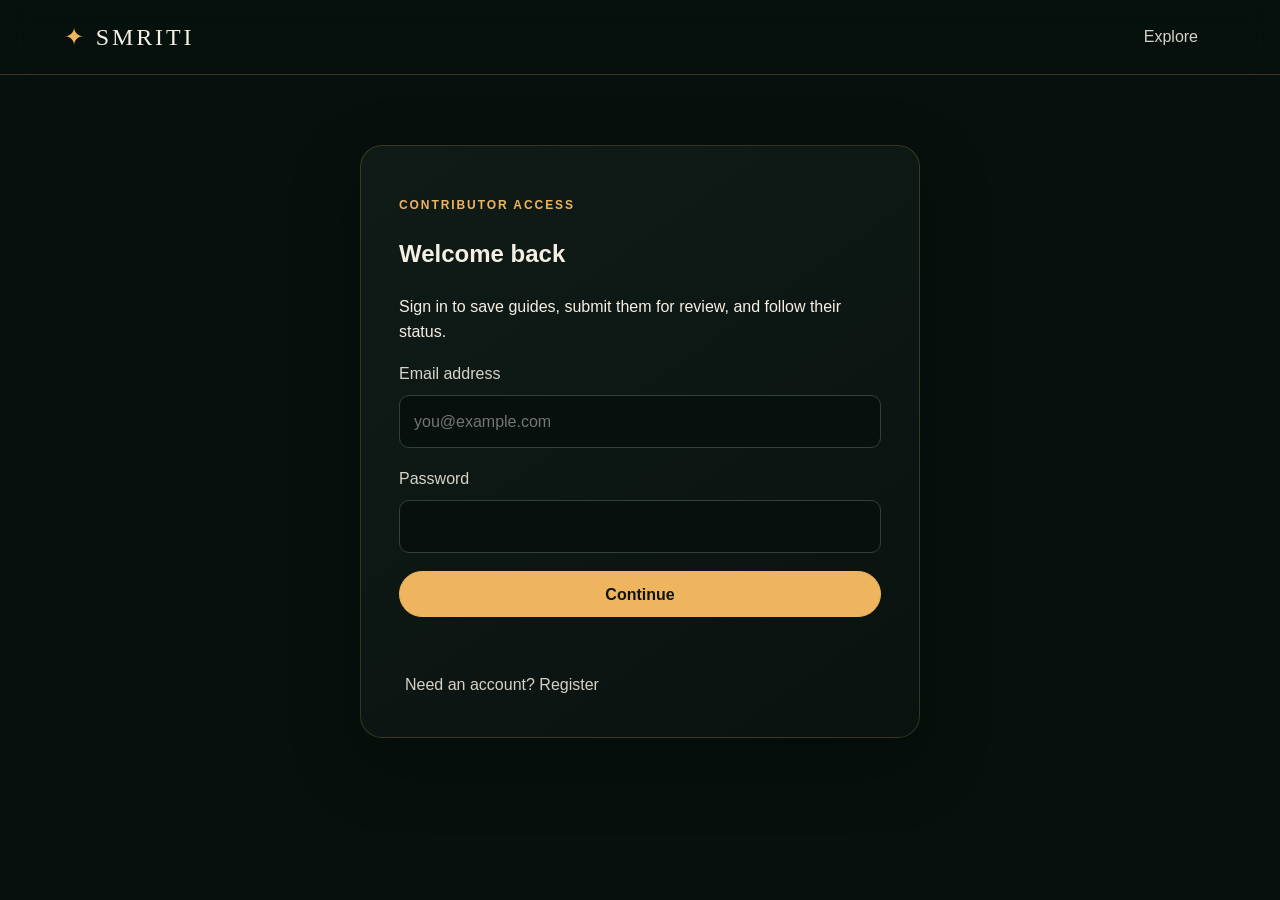
==== static/account.html @ d79386ce "Frontend change, Live mic input, Guide generation, Login system" ====
<!doctype html><html lang="en"><head><meta charset="utf-8"><meta name="viewport" content="width=device-width,initial-scale=1"><title>Sign in — Smriti</title><link rel="stylesheet" href="/static/style.css"><link rel="stylesheet" href="/static/portal.css"></head>
<body class="portal-body" data-page="account">
<!-- This small header links back to discovery without distracting from sign-in. -->
<header class="portal-header"><a class="portal-brand" href="/"><span>✦</span> SMRITI</a><nav class="portal-nav"><a href="/explore">Explore</a><span data-account-link></span></nav></header>
<main class="portal-main"><section class="panel" style="max-width:560px;margin:auto"><p class="portal-kicker">Contributor access</p><h1 id="accountTitle">Welcome back</h1><p>Sign in to save guides, submit them for review, and follow their status.</p>
<!-- Registration and login use the same clear fields so the page stays simple. -->
<form class="form-grid" id="accountForm"><label class="field">Email address<input name="email" type="text" autocomplete="username" placeholder="you@example.com" required></label><label class="field">Password<input name="password" type="password" minlength="8" autocomplete="current-password"></label><button class="primary-action" type="submit">Continue</button></form><p class="status-message" id="accountStatus" aria-live="polite"></p><button class="link-button" id="switchMode" type="button">Need an account? Register</button></section></main><script src="/static/portal.js"></script></body></html>
---- static/style.css ----
/* --------------------------------------------------
   1. Shared colours and measurements
   Changing these values updates the whole design.
-------------------------------------------------- */
:root {
    --ink: #090c0b;
    --ink-soft: #111613;
    --ink-card: #171c18;
    --cream: #f7f0e3;
    --cream-muted: #c8c0b2;
    --gold: #e9ae5d;
    --gold-light: #ffd892;
    --green: #163c30;
    --green-light: #295e4b;
    --line: rgba(242, 223, 189, 0.18);
    --shadow: 0 24px 70px rgba(0, 0, 0, 0.34);
    --page-width: 1240px;
}

/* --------------------------------------------------
   2. Reset and basic page behaviour
-------------------------------------------------- */
* {
    box-sizing: border-box;
}

html {
    scroll-behavior: smooth;
    scroll-padding-top: 84px;
}

body {
    margin: 0;
    background: var(--ink);
    color: var(--cream);
    font-family: Arial, Helvetica, sans-serif;
    line-height: 1.6;
    overflow-x: hidden;
}

body.menu-open {
    overflow: hidden;
}

img {
    display: block;
    width: 100%;
}

a {
    color: inherit;
    text-decoration: none;
}

button,
input {
    font: inherit;
}

button,
a {
    -webkit-tap-highlight-color: transparent;
}

button:focus-visible,
a:focus-visible,
input:focus-visible,
label:focus-within {
    outline: 3px solid var(--gold-light);
    outline-offset: 4px;
}

.page-width {
    width: min(calc(100% - 48px), var(--page-width));
    margin-inline: auto;
}

.sr-only {
    position: absolute;
    width: 1px;
    height: 1px;
    padding: 0;
    margin: -1px;
    overflow: hidden;
    clip: rect(0, 0, 0, 0);
    white-space: nowrap;
    border: 0;
}

.skip-link {
    position: fixed;
    z-index: 200;
    top: 10px;
    left: 10px;
    padding: 10px 16px;
    background: var(--gold-light);
    color: var(--ink);
    border-radius: 8px;
    transform: translateY(-150%);
}

.skip-link:focus {
    transform: translateY(0);
}

/* --------------------------------------------------
   3. Header and navigation
-------------------------------------------------- */
.site-header {
    position: fixed;
    z-index: 100;
    top: 0;
    left: 0;
    width: 100%;
    min-height: 82px;
    padding: 14px max(24px, calc((100vw - var(--page-width)) / 2));
    display: flex;
    align-items: center;
    justify-content: space-between;
    gap: 30px;
    border-bottom: 1px solid transparent;
    transition: background 220ms ease, border-color 220ms ease, min-height 220ms ease;
}

.site-header.scrolled {
    min-height: 70px;
    background: rgba(8, 11, 9, 0.92);
    border-color: var(--line);
    backdrop-filter: blur(18px);
}

.brand {
    display: inline-flex;
    align-items: center;
    gap: 12px;
    flex-shrink: 0;
}

.brand-mark {
    display: grid;
    place-items: center;
    width: 38px;
    height: 38px;
    color: var(--gold);
    border: 1px solid rgba(233, 174, 93, 0.45);
    border-radius: 50%;
    font-size: 20px;
}

.brand-name {
    font-family: Georgia, "Times New Roman", serif;
    font-size: 28px;
    letter-spacing: 0.09em;
}

.brand-divider {
    width: 1px;
    height: 30px;
    background: var(--line);
}

.brand-tagline {
    color: var(--cream-muted);
    font-family: Georgia, "Times New Roman", serif;
    font-size: 15px;
    font-style: italic;
}

.site-nav {
    display: flex;
    align-items: center;
    gap: 34px;
}

.nav-link {
    position: relative;
    color: #ded7cc;
    font-size: 14px;
    transition: color 160ms ease;
}

.nav-link:not(.nav-cta)::after {
    content: "";
    position: absolute;
    left: 0;
    bottom: -10px;
    width: 100%;
    height: 2px;
    background: var(--gold);
    transform: scaleX(0);
    transform-origin: left;
    transition: transform 160ms ease;
}

.nav-link:hover,
.nav-link.active {
    color: #fff;
}

.nav-link:hover::after,
.nav-link.active::after {
    transform: scaleX(1);
}

.nav-cta {
    padding: 11px 18px;
    color: var(--ink);
    background: var(--gold);
    border-radius: 999px;
    font-weight: 700;
}

.nav-cta:hover {
    color: var(--ink);
    background: var(--gold-light);
}

.menu-button {
    display: none;
    width: 44px;
    height: 44px;
    padding: 10px;
    background: transparent;
    border: 1px solid var(--line);
    border-radius: 50%;
    cursor: pointer;
}

.menu-line {
    display: block;
    width: 100%;
    height: 2px;
    margin: 4px 0;
    background: var(--cream);
}

/* --------------------------------------------------
   4. Hero section
-------------------------------------------------- */
.hero {
    position: relative;
    min-height: 100svh;
    padding: 130px 0 110px;
    display: flex;
    align-items: center;
    background-image: url("/static/assets/hero-temple-professional.jpg");
    background-position: center 48%;
    background-size: cover;
    isolation: isolate;
}

.hero-shade {
    position: absolute;
    z-index: -1;
    inset: 0;
    background:
        radial-gradient(circle at 74% 45%, rgba(44, 19, 7, 0.14), rgba(5, 8, 7, 0.48) 48%),
        linear-gradient(90deg, rgba(3, 6, 5, 0.98) 0%, rgba(4, 7, 6, 0.85) 42%, rgba(5, 7, 6, 0.4) 72%, rgba(4, 6, 5, 0.58) 100%),
        linear-gradient(0deg, rgba(7, 10, 8, 0.95) 0%, transparent 42%);
}

.hero-content {
    display: grid;
    grid-template-columns: 1.15fr 0.85fr;
    align-items: center;
    gap: clamp(48px, 7vw, 100px);
}

.eyebrow {
    margin: 0 0 18px;
    color: var(--gold);
    font-size: 12px;
    font-weight: 700;
    letter-spacing: 0.2em;
    text-transform: uppercase;
}

.hero h1 {
    max-width: 720px;
    margin: 0;
    font-family: Georgia, "Times New Roman", serif;
    font-size: clamp(52px, 6vw, 92px);
    font-weight: 500;
    line-height: 0.98;
    letter-spacing: -0.045em;
}

.hero h1 em {
    display: block;
    color: var(--gold);
    font-weight: 400;
}

.hero-intro {
    max-width: 620px;
    margin: 28px 0 0;
    color: #e0d9ce;
    font-family: Georgia, "Times New Roman", serif;
    font-size: clamp(18px, 2vw, 24px);
    line-height: 1.55;
}

.hero-actions {
    margin-top: 36px;
    display: flex;
    flex-wrap: wrap;
    gap: 14px;
}

.button {
    min-height: 52px;
    padding: 13px 24px;
    display: inline-flex;
    align-items: center;
    justify-content: center;
    gap: 10px;
    border: 1px solid transparent;
    border-radius: 999px;
    cursor: pointer;
    font-size: 14px;
    font-weight: 700;
    transition: transform 160ms ease, background 160ms ease, border-color 160ms ease;
}

.button:hover {
    transform: translateY(-2px);
}

.button-primary {
    color: var(--ink);
    background: var(--gold);
}

.button-primary:hover {
    background: var(--gold-light);
}

.button-secondary {
    color: var(--cream);
    background: rgba(8, 12, 10, 0.44);
    border-color: rgba(233, 174, 93, 0.65);
    backdrop-filter: blur(8px);
}

.button-secondary:hover {
    background: rgba(233, 174, 93, 0.12);
    border-color: var(--gold);
}

.journey-steps {
    margin-top: 48px;
    display: flex;
    gap: clamp(28px, 5vw, 66px);
}

.journey-step {
    display: grid;
    grid-template-columns: auto auto;
    align-items: center;
    gap: 10px;
}

.journey-step strong {
    color: var(--gold);
    font-family: Georgia, "Times New Roman", serif;
    font-size: 26px;
}

.journey-step span {
    color: var(--cream-muted);
    font-size: 13px;
}

.story-preview {
    position: relative;
    min-height: 380px;
    overflow: hidden;
    border: 1px solid rgba(233, 174, 93, 0.68);
    border-radius: 22px;
    box-shadow: var(--shadow);
    background: var(--ink-card);
}

.story-preview img {
    position: absolute;
    inset: 0;
    width: 100%;
    height: 100%;
    object-fit: cover;
}

.story-overlay {
    position: absolute;
    inset: 0;
    background: linear-gradient(0deg, rgba(6, 8, 7, 0.96), rgba(6, 8, 7, 0.05) 72%);
}

.play-button {
    position: absolute;
    inset: 43% auto auto 50%;
    width: 72px;
    height: 72px;
    display: grid;
    place-items: center;
    color: #fff;
    background: rgba(6, 8, 7, 0.46);
    border: 2px solid #fff;
    border-radius: 50%;
    transform: translate(-50%, -50%);
    cursor: pointer;
    backdrop-filter: blur(8px);
    transition: color 160ms ease, background 160ms ease, transform 160ms ease;
}

.play-button:hover {
    color: var(--ink);
    background: var(--gold);
    transform: translate(-50%, -50%) scale(1.06);
}

.story-caption {
    position: absolute;
    left: 24px;
    right: 24px;
    bottom: 22px;
    display: flex;
    align-items: end;
    justify-content: space-between;
    gap: 24px;
}

.story-caption p {
    margin: 0 0 3px;
    color: var(--gold-light);
    font-size: 10px;
    font-weight: 700;
    letter-spacing: 0.15em;
    text-transform: uppercase;
}

.story-caption h2 {
    margin: 0;
    font-family: Georgia, "Times New Roman", serif;
    font-size: 22px;
}

.story-caption span {
    color: var(--cream-muted);
    font-size: 13px;
}

.story-caption .story-length {
    padding: 5px 10px;
    color: var(--cream);
    background: rgba(5, 7, 6, 0.74);
    border-radius: 999px;
}

.scroll-cue {
    position: absolute;
    left: 50%;
    bottom: 24px;
    display: flex;
    align-items: center;
    gap: 10px;
    color: var(--cream-muted);
    font-size: 11px;
    letter-spacing: 0.12em;
    text-transform: uppercase;
    transform: translateX(-50%);
}

/* --------------------------------------------------
   5. Four purpose cards
-------------------------------------------------- */
.purpose-strip {
    position: relative;
    z-index: 2;
    padding: 28px 0 90px;
    background: var(--ink);
}

.purpose-grid {
    display: grid;
    grid-template-columns: repeat(4, 1fr);
    gap: 18px;
}

.purpose-card {
    min-height: 228px;
    padding: 28px;
    background: linear-gradient(145deg, rgba(255, 255, 255, 0.035), rgba(255, 255, 255, 0.01));
    border: 1px solid var(--line);
    border-radius: 18px;
    transition: transform 180ms ease, border-color 180ms ease, background 180ms ease;
}

.purpose-card:hover {
    transform: translateY(-6px);
    border-color: rgba(233, 174, 93, 0.55);
    background: rgba(233, 174, 93, 0.055);
}

.purpose-icon {
    display: block;
    margin-bottom: 22px;
    color: var(--gold);
    font-size: 30px;
}

.purpose-card h2 {
    margin: 0 0 10px;
    font-family: Georgia, "Times New Roman", serif;
    font-size: 25px;
}

.purpose-card p {
    margin: 0;
    color: var(--cream-muted);
    font-size: 14px;
}

/* --------------------------------------------------
   6. Explore section and category cards
-------------------------------------------------- */
.explore-section {
    position: relative;
    padding: 110px 0;
    overflow: hidden;
    background:
        radial-gradient(circle at 8% 14%, rgba(41, 94, 75, 0.25), transparent 25%),
        radial-gradient(circle at 92% 82%, rgba(112, 63, 30, 0.18), transparent 28%),
        var(--ink-soft);
}

.explore-section::before {
    content: "";
    position: absolute;
    top: 90px;
    left: -85px;
    width: 210px;
    height: 210px;
    border: 1px solid rgba(233, 174, 93, 0.16);
    border-radius: 50%;
    box-shadow: 0 0 0 32px rgba(233, 174, 93, 0.025), 0 0 0 64px rgba(233, 174, 93, 0.018);
}

.section-heading {
    position: relative;
    margin-bottom: 48px;
    text-align: center;
}

.section-heading h2,
.contribute-copy h2 {
    margin: 0;
    font-family: Georgia, "Times New Roman", serif;
    font-size: clamp(42px, 5vw, 68px);
    font-weight: 500;
    line-height: 1.06;
}

.section-heading > p:last-child {
    max-width: 600px;
    margin: 18px auto 0;
    color: var(--cream-muted);
}

.heritage-grid {
    position: relative;
    display: grid;
    grid-template-columns: repeat(3, 1fr);
    gap: 24px;
}

.heritage-card {
    position: relative;
    overflow: hidden;
    background: #161c18;
    border: 1px solid var(--line);
    border-radius: 20px;
    box-shadow: 0 16px 36px rgba(0, 0, 0, 0.18);
    transition: transform 200ms ease, border-color 200ms ease, box-shadow 200ms ease;
}

.heritage-card:hover {
    transform: translateY(-8px);
    border-color: rgba(233, 174, 93, 0.55);
    box-shadow: var(--shadow);
}

.heritage-card > img {
    height: 230px;
    object-fit: cover;
    filter: saturate(0.85) contrast(1.04);
    transition: transform 500ms ease, filter 300ms ease;
}

.heritage-card:nth-child(3) > img {
    object-position: center 38%;
}

.heritage-card:hover > img {
    transform: scale(1.045);
    filter: saturate(1.08) contrast(1.05);
}

.card-body {
    min-height: 172px;
    padding: 22px;
    display: grid;
    grid-template-columns: auto 1fr auto;
    align-items: start;
    gap: 15px;
}

.card-number {
    color: var(--gold);
    font-family: Georgia, "Times New Roman", serif;
    font-size: 13px;
}

.card-body h3 {
    margin: -3px 0 7px;
    font-family: Georgia, "Times New Roman", serif;
    font-size: 23px;
    font-weight: 500;
}

.card-body p {
    margin: 0;
    color: var(--cream-muted);
    font-size: 13px;
    line-height: 1.55;
}

.round-link {
    width: 38px;
    height: 38px;
    display: grid;
    place-items: center;
    color: var(--gold-light);
    background: var(--green);
    border: 1px solid rgba(233, 174, 93, 0.26);
    border-radius: 50%;
    cursor: pointer;
    transition: color 160ms ease, background 160ms ease, transform 160ms ease;
}

/* The arrow is visible, but this invisible area makes the whole card clickable. */
.round-link::after {
    content: "";
    position: absolute;
    inset: 0;
}

.round-link:hover {
    color: var(--ink);
    background: var(--gold);
    transform: rotate(-18deg);
}

.explore-message {
    min-height: 24px;
    margin-top: 28px;
    color: var(--gold-light);
    text-align: center;
}

/* --------------------------------------------------
   7. Contribution and transcription area
-------------------------------------------------- */
.contribute-section {
    padding: 120px 0;
    background:
        linear-gradient(90deg, rgba(6, 9, 7, 0.92), rgba(6, 9, 7, 0.7)),
        url("/static/assets/silk-weaving-professional.jpg") center / cover fixed;
}

.contribute-layout {
    display: grid;
    grid-template-columns: 0.9fr 1.1fr;
    align-items: center;
    gap: clamp(52px, 8vw, 110px);
}

.contribute-copy > p:not(.eyebrow):not(.privacy-note) {
    max-width: 580px;
    margin: 24px 0 0;
    color: #d3ccc1;
    font-size: 17px;
}

.privacy-note {
    margin-top: 28px;
    color: var(--cream-muted);
    font-size: 12px;
}

.privacy-note span {
    margin-right: 8px;
    color: var(--gold);
    font-size: 9px;
}

.upload-panel {
    padding: clamp(24px, 4vw, 42px);
    background: rgba(14, 19, 16, 0.9);
    border: 1px solid rgba(233, 174, 93, 0.36);
    border-radius: 24px;
    box-shadow: var(--shadow);
    backdrop-filter: blur(18px);
}

/* The live recorder is the quickest way to give Smriti a voice sample. */
.voice-recorder {
    padding: 24px;
    background: linear-gradient(145deg, rgba(233, 174, 93, 0.09), rgba(22, 60, 48, 0.18));
    border: 1px solid rgba(233, 174, 93, 0.32);
    border-radius: 16px;
}

.recorder-heading {
    display: flex;
    align-items: start;
    justify-content: space-between;
    gap: 20px;
}

.recorder-label {
    margin: 0 0 3px;
    color: var(--gold);
    font-size: 10px;
    font-weight: 700;
    letter-spacing: 0.14em;
    text-transform: uppercase;
}

.recorder-heading h3 {
    margin: 0;
    font-family: Georgia, "Times New Roman", serif;
    font-size: 24px;
    font-weight: 500;
}

.recording-time {
    color: var(--cream-muted);
    font-variant-numeric: tabular-nums;
    font-size: 14px;
}

.voice-visual {
    height: 58px;
    margin: 20px 0;
    display: flex;
    align-items: center;
    justify-content: center;
    gap: 6px;
}

.voice-visual span {
    width: 4px;
    height: 8px;
    background: rgba(233, 174, 93, 0.42);
    border-radius: 999px;
}

.voice-visual.recording span {
    background: var(--gold);
    animation: voice-pulse 850ms ease-in-out infinite alternate;
}

.voice-visual.recording span:nth-child(2n) { animation-delay: 120ms; }
.voice-visual.recording span:nth-child(3n) { animation-delay: 240ms; }
.voice-visual.recording span:nth-child(4n) { animation-delay: 360ms; }

@keyframes voice-pulse {
    from { height: 8px; opacity: 0.55; }
    to { height: 46px; opacity: 1; }
}

.recorder-actions {
    display: flex;
    gap: 10px;
}

.record-button,
.stop-button {
    min-height: 44px;
    padding: 10px 16px;
    display: inline-flex;
    align-items: center;
    justify-content: center;
    gap: 9px;
    color: var(--cream);
    background: rgba(5, 8, 6, 0.58);
    border: 1px solid var(--line);
    border-radius: 999px;
    cursor: pointer;
}

.record-button:hover,
.stop-button:hover:not(:disabled) {
    border-color: var(--gold);
}

.record-button:disabled,
.stop-button:disabled {
    cursor: not-allowed;
    opacity: 0.45;
}

.record-dot {
    width: 11px;
    height: 11px;
    background: #e45f52;
    border-radius: 50%;
    box-shadow: 0 0 0 4px rgba(228, 95, 82, 0.15);
}

.stop-square {
    width: 10px;
    height: 10px;
    background: var(--cream-muted);
    border-radius: 2px;
}

.recorder-note {
    margin: 14px 0 0;
    color: var(--cream-muted);
    font-size: 12px;
}

.recorder-note.error {
    color: #ffb1a8;
}

.recorder-note.success {
    color: #a9e1c2;
}

.secure-recorder-link {
    width: fit-content;
    margin-top: 10px;
    display: inline-flex;
    color: var(--gold-light);
    font-size: 12px;
    font-weight: 700;
    text-decoration: underline;
    text-underline-offset: 3px;
}

.secure-recorder-link[hidden] {
    display: none;
}

.recording-preview {
    min-height: 58px;
    width: 100%;
    margin-top: 16px;
    padding: 12px 14px;
    display: flex;
    align-items: center;
    gap: 12px;
    background: rgba(5, 8, 6, 0.78);
    border: 1px solid rgba(233, 174, 93, 0.32);
    border-radius: 14px;
}

.recording-preview[hidden] {
    display: none;
}

.preview-play {
    width: 34px;
    height: 34px;
    flex: 0 0 auto;
    display: grid;
    place-items: center;
    color: var(--ink);
    background: var(--gold);
    border: 0;
    border-radius: 50%;
    cursor: pointer;
    font-size: 12px;
}

.preview-play:hover {
    background: var(--gold-light);
}

.preview-track {
    height: 5px;
    flex: 1;
    overflow: hidden;
    background: rgba(247, 240, 227, 0.18);
    border-radius: 999px;
}

.preview-track-fill {
    width: 0;
    height: 100%;
    background: var(--gold);
    border-radius: inherit;
}

.preview-duration {
    min-width: 38px;
    color: var(--cream-muted);
    font-size: 11px;
    font-variant-numeric: tabular-nums;
    text-align: right;
}

.choice-divider {
    margin: 20px 0;
    display: flex;
    align-items: center;
    gap: 12px;
    color: #918a80;
    font-size: 10px;
    letter-spacing: 0.1em;
    text-transform: uppercase;
}

.choice-divider::before,
.choice-divider::after {
    content: "";
    height: 1px;
    flex: 1;
    background: var(--line);
}

.file-drop {
    min-height: 176px;
    padding: 26px;
    display: flex;
    flex-direction: column;
    align-items: center;
    justify-content: center;
    color: var(--cream-muted);
    border: 1px dashed rgba(233, 174, 93, 0.5);
    border-radius: 16px;
    cursor: pointer;
    text-align: center;
    transition: background 160ms ease, border-color 160ms ease;
}

.file-drop:hover,
.file-drop.drag-over {
    background: rgba(233, 174, 93, 0.07);
    border-color: var(--gold);
}

.file-drop strong {
    margin: 10px 0 2px;
    color: var(--cream);
}

.file-drop > span:last-child {
    font-size: 12px;
}

.upload-icon {
    width: 44px;
    height: 44px;
    display: grid;
    place-items: center;
    color: var(--ink);
    background: var(--gold);
    border-radius: 50%;
    font-size: 24px;
}

.file-input {
    position: absolute;
    width: 1px;
    height: 1px;
    opacity: 0;
    pointer-events: none;
}

.upload-button {
    width: 100%;
    margin-top: 16px;
    border: 0;
}

.upload-button:disabled {
    cursor: wait;
    opacity: 0.55;
    transform: none;
}

.status-text {
    min-height: 24px;
    margin: 12px 0 0;
    color: var(--gold-light);
    font-size: 13px;
    text-align: center;
}

.transcript-result {
    display: none;
    margin-top: 20px;
    padding: 22px;
    background: rgba(4, 7, 5, 0.55);
    border: 1px solid var(--line);
    border-radius: 14px;
}

.transcript-result.visible {
    display: block;
}

.transcript-result h3 {
    margin: 0 0 10px;
    color: var(--gold);
    font-family: Georgia, "Times New Roman", serif;
}

#transcript {
    margin: 0;
    color: #ded7cc;
    white-space: pre-wrap;
    overflow-wrap: anywhere;
}

#transcript,
.guide-editor input,
.guide-editor textarea,
.guide-editor select {
    width: 100%;
    padding: 12px;
    color: var(--cream);
    background: rgba(5, 8, 6, 0.72);
    border: 1px solid var(--line);
    border-radius: 10px;
}

.guide-button { margin-top: 16px; }
.ai-note { color: var(--cream-muted); font-size: 12px; }
.guide-editor { display: grid; gap: 14px; margin-top: 18px; }
.guide-editor label { display: grid; gap: 6px; color: var(--cream-muted); font-size: 12px; }
.guide-fields { display: grid; grid-template-columns: 1fr 1fr; gap: 12px; }
.guide-editor h4 { margin: 6px 0 0; color: var(--gold); font-family: Georgia, serif; }
.guide-step { padding: 12px; border: 1px solid var(--line); border-radius: 10px; display: grid; gap: 8px; margin-bottom: 10px; }
.guide-step button { width: fit-content; color: #ffb1a8; background: transparent; border: 0; cursor: pointer; }

/* --------------------------------------------------
   8. Footer and small feedback message
-------------------------------------------------- */
.site-footer {
    padding: 64px 0 24px;
    background: #070907;
    border-top: 1px solid var(--line);
}

.footer-layout {
    display: flex;
    align-items: flex-start;
    justify-content: space-between;
    gap: 40px;
}

.footer-brand {
    margin-bottom: 14px;
}

.footer-layout p {
    margin: 0;
    color: var(--cream-muted);
    font-family: Georgia, "Times New Roman", serif;
    font-style: italic;
}

.footer-links {
    display: flex;
    gap: 28px;
    color: var(--cream-muted);
    font-size: 14px;
}

.footer-links a:hover {
    color: var(--gold);
}

.footer-bottom {
    margin-top: 48px;
    padding-top: 22px;
    display: flex;
    justify-content: space-between;
    gap: 30px;
    color: #817b72;
    border-top: 1px solid rgba(255, 255, 255, 0.08);
    font-size: 10px;
}

.footer-bottom span:last-child {
    max-width: 660px;
    text-align: right;
}

.footer-bottom a {
    color: #aaa298;
    text-decoration: underline;
    text-underline-offset: 2px;
}

.footer-bottom a:hover {
    color: var(--gold);
}

.toast {
    position: fixed;
    z-index: 180;
    right: 24px;
    bottom: 24px;
    max-width: 340px;
    padding: 14px 18px;
    color: var(--ink);
    background: var(--gold-light);
    border-radius: 12px;
    box-shadow: var(--shadow);
    opacity: 0;
    pointer-events: none;
    transform: translateY(16px);
    transition: opacity 180ms ease, transform 180ms ease;
}

.toast.visible {
    opacity: 1;
    transform: translateY(0);
}

/* --------------------------------------------------
   9. Gentle scroll-in animation
   JavaScript adds the visible class when an item enters the screen.
-------------------------------------------------- */
.reveal {
    opacity: 0;
    transform: translateY(24px);
    transition: opacity 650ms ease, transform 650ms ease;
}

.reveal.visible {
    opacity: 1;
    transform: translateY(0);
}

.delay-one {
    transition-delay: 90ms;
}

.delay-two {
    transition-delay: 180ms;
}

.delay-three {
    transition-delay: 270ms;
}

/* --------------------------------------------------
   10. Tablet layout
-------------------------------------------------- */
@media (max-width: 980px) {
    .brand-tagline,
    .brand-divider {
        display: none;
    }

    .site-nav {
        gap: 22px;
    }

    .hero {
        padding-top: 140px;
    }

    .hero-content,
    .contribute-layout {
        grid-template-columns: 1fr;
    }

    .hero-copy {
        max-width: 760px;
    }

    .story-preview {
        width: min(100%, 680px);
        min-height: 360px;
    }

    .purpose-grid {
        grid-template-columns: repeat(2, 1fr);
    }

    .heritage-grid {
        grid-template-columns: repeat(2, 1fr);
    }

    .contribute-copy {
        max-width: 720px;
    }
}

/* --------------------------------------------------
   11. Phone layout and mobile menu
-------------------------------------------------- */
@media (max-width: 720px) {
    .page-width {
        width: min(calc(100% - 32px), var(--page-width));
    }

    .site-header {
        min-height: 68px;
        padding: 12px 16px;
        background: rgba(8, 11, 9, 0.9);
        border-color: var(--line);
        backdrop-filter: blur(18px);
    }

    .brand-mark {
        width: 34px;
        height: 34px;
    }

    .brand-name {
        font-size: 23px;
    }

    .menu-button {
        display: block;
    }

    .site-nav {
        position: fixed;
        inset: 68px 0 auto;
        padding: 26px 24px 32px;
        display: flex;
        flex-direction: column;
        align-items: stretch;
        gap: 4px;
        background: rgba(8, 11, 9, 0.98);
        border-bottom: 1px solid var(--line);
        transform: translateY(-130%);
        transition: transform 220ms ease;
    }

    .site-nav.open {
        transform: translateY(0);
    }

    .nav-link {
        padding: 14px 4px;
        font-size: 16px;
    }

    .nav-link::after {
        display: none;
    }

    .nav-cta {
        margin-top: 10px;
        padding: 13px 18px;
        text-align: center;
    }

    .hero {
        min-height: auto;
        padding: 120px 0 94px;
        background-position: 56% center;
    }

    .hero-shade {
        background: linear-gradient(90deg, rgba(3, 6, 5, 0.97), rgba(3, 6, 5, 0.67)), linear-gradient(0deg, var(--ink), transparent 55%);
    }

    .hero-content {
        gap: 52px;
    }

    .hero h1 {
        font-size: clamp(48px, 15vw, 70px);
    }

    .hero-intro {
        font-size: 18px;
    }

    .hero-actions,
    .hero-actions .button {
        width: 100%;
    }

    .journey-steps {
        justify-content: space-between;
        gap: 12px;
    }

    .journey-step {
        grid-template-columns: 1fr;
        gap: 0;
    }

    .journey-step strong {
        font-size: 22px;
    }

    .story-preview {
        min-height: 330px;
    }

    .scroll-cue {
        display: none;
    }

    .purpose-strip {
        padding-top: 16px;
    }

    .purpose-grid,
    .heritage-grid {
        grid-template-columns: 1fr;
    }

    .explore-section,
    .contribute-section {
        padding: 84px 0;
    }

    .heritage-card > img {
        height: 215px;
    }

    .contribute-section {
        background-attachment: scroll;
    }

    .footer-layout,
    .footer-bottom {
        flex-direction: column;
    }

    .footer-links {
        flex-wrap: wrap;
    }

    .footer-bottom span:last-child {
        text-align: left;
    }

    .toast {
        right: 16px;
        bottom: 16px;
        left: 16px;
        max-width: none;
    }

    .recorder-actions {
        flex-direction: column;
    }

    .record-button,
    .stop-button {
        width: 100%;
    }
}

/* People who prefer less motion get instant, steady content. */
@media (prefers-reduced-motion: reduce) {
    html {
        scroll-behavior: auto;
    }

    *,
    *::before,
    *::after {
        animation-duration: 0.01ms !important;
        transition-duration: 0.01ms !important;
    }

    .reveal {
        opacity: 1;
        transform: none;
    }
}
---- static/portal.css ----
/* Shared page shell keeps account, topic, and review screens visually consistent. */
.portal-body { min-height: 100vh; background: #07100d; color: #f6f0e4; }
.portal-header { position: sticky; top: 0; z-index: 20; display: flex; align-items: center; justify-content: space-between; gap: 24px; padding: 18px clamp(20px,5vw,72px); background: rgba(7,16,13,.94); border-bottom: 1px solid rgba(236,178,91,.24); backdrop-filter: blur(14px); }
.portal-brand { color: #f6f0e4; text-decoration: none; font-family: Georgia,serif; font-size: 1.5rem; letter-spacing: .12em; }
.portal-brand span { color: #efb45e; }
.portal-nav { display: flex; flex-wrap: wrap; align-items: center; gap: 18px; }
.portal-nav a,.link-button { color: #d6d2c8; text-decoration: none; background: none; border: 0; font: inherit; cursor: pointer; }
.portal-nav a:hover,.link-button:hover { color: #efb45e; }
.portal-main { width: min(1120px,calc(100% - 36px)); margin: 0 auto; padding: 70px 0 100px; }
.portal-hero { margin-bottom: 36px; }
.portal-kicker { color: #efb45e; text-transform: uppercase; letter-spacing: .16em; font-size: .75rem; font-weight: 700; }
.portal-hero h1 { max-width: 800px; margin: 8px 0 12px; font: clamp(2.4rem,6vw,5rem)/1 Georgia,serif; }
.portal-hero p { max-width: 720px; color: #aaa99f; font-size: 1.05rem; line-height: 1.7; }
.panel { padding: clamp(22px,4vw,38px); background: linear-gradient(145deg,#101b17,#0a1210); border: 1px solid rgba(236,178,91,.2); border-radius: 22px; box-shadow: 0 24px 70px rgba(0,0,0,.25); }
.form-grid { display: grid; gap: 18px; }
.form-grid.two { grid-template-columns: repeat(2,minmax(0,1fr)); }
.field { display: grid; gap: 8px; color: #d8d4ca; }
.field input,.field textarea,.field select { width: 100%; padding: 13px 14px; color: #f6f0e4; background: #07100d; border: 1px solid #334039; border-radius: 10px; font: inherit; }
.primary-action,.secondary-action { display: inline-flex; justify-content: center; align-items: center; min-height: 46px; padding: 0 20px; border-radius: 999px; border: 1px solid #efb45e; cursor: pointer; font-weight: 700; text-decoration: none; }
.primary-action { background: #efb45e; color: #11150f; }
.secondary-action { background: transparent; color: #efb45e; }
.status-message { min-height: 24px; margin-top: 14px; color: #efb45e; }
.tabs { display: flex; gap: 10px; margin: 26px 0; }
.tab { padding: 10px 18px; color: #c6c1b7; background: #0d1713; border: 1px solid #2e3933; border-radius: 999px; cursor: pointer; }
.tab.active { color: #11150f; background: #efb45e; border-color: #efb45e; }
.topic-picker { display: grid; grid-template-columns: repeat(auto-fit,minmax(190px,1fr)); gap: 12px; margin: 28px 0 42px; }
.explore-groups { display: grid; grid-template-columns: repeat(3,minmax(0,1fr)); gap: 18px; margin: 0 0 76px; }
.collection-card { padding: 26px; background: linear-gradient(145deg,#111d18,#0b1411); border: 1px solid #354239; border-radius: 20px; }
.collection-card > span { color: #efb45e; font-size: .78rem; font-weight: 700; }
.collection-card h2 { margin: 9px 0; font: 1.7rem Georgia,serif; }
.collection-card p { min-height: 52px; color: #aaa99f; line-height: 1.55; }
.collection-links { display: grid; gap: 8px; margin-top: 20px; }
.collection-links a { color: #efb45e; text-decoration: none; }
.collection-browser { padding-top: 40px; border-top: 1px solid rgba(239,180,94,.22); }
.collection-browser > h2 { margin: 8px 0; font: clamp(2rem,4vw,3.5rem) Georgia,serif; }
.topic-chip { padding: 16px; color: #d9d5ca; text-decoration: none; background: #0d1713; border: 1px solid #2c3932; border-radius: 14px; }
.topic-chip.active,.topic-chip:hover { color: #17150e; background: #efb45e; border-color: #efb45e; }
.card-grid { display: grid; grid-template-columns: repeat(auto-fit,minmax(260px,1fr)); gap: 18px; }
.portal-card { padding: 24px; background: #0e1814; border: 1px solid #29352f; border-radius: 18px; }
.portal-card h2,.portal-card h3 { margin: 6px 0 10px; font-family: Georgia,serif; }
.portal-card p { color: #aaa99f; line-height: 1.6; }
.card-actions { display: flex; flex-wrap: wrap; gap: 10px; margin-top: 18px; }
.status-badge { display: inline-block; padding: 6px 10px; color: #efb45e; background: rgba(239,180,94,.1); border-radius: 999px; font-size: .78rem; text-transform: capitalize; }
.feedback { padding: 12px; color: #f1d4a9; background: rgba(239,180,94,.08); border-left: 3px solid #efb45e; }
.empty-state { padding: 45px 20px; color: #aaa99f; text-align: center; border: 1px dashed #3b463f; border-radius: 18px; }
.guide-content { max-width: 820px; }
.guide-section { margin: 34px 0; }
.guide-step { margin: 15px 0; padding: 20px; background: #0e1814; border-left: 3px solid #efb45e; border-radius: 0 14px 14px 0; }
.danger-action { border-color: #d98972; color: #f0ac97; }
@media (max-width:900px) { .explore-groups { grid-template-columns: repeat(2,minmax(0,1fr)); } }
@media (max-width:700px) { .portal-header { align-items:flex-start; flex-direction:column; } .form-grid.two,.explore-groups { grid-template-columns:1fr; } .portal-main { padding-top:45px; } .collection-card p { min-height: 0; } }
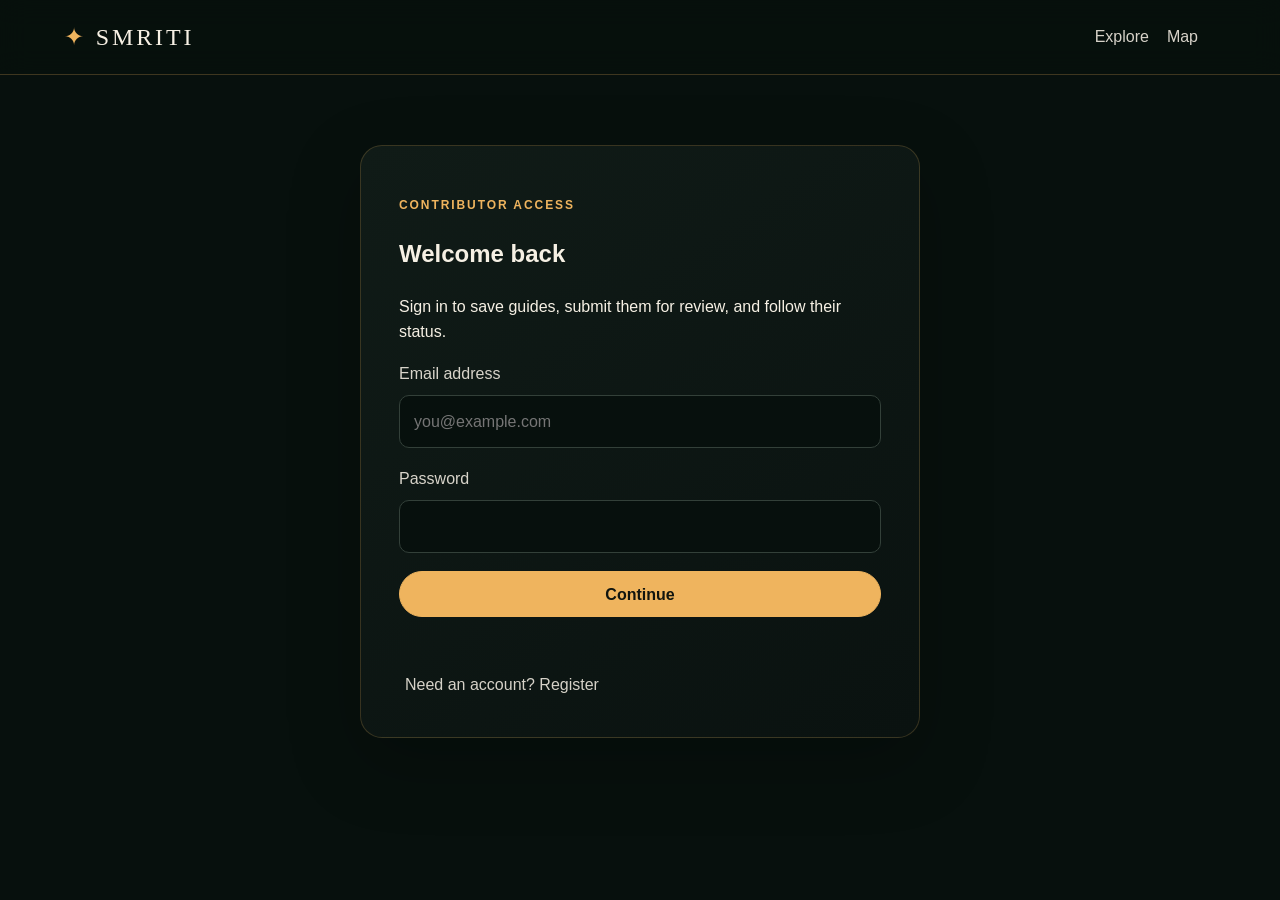
==== commit 322f1be0: "AI system" ====
--- a/static/account.html
+++ b/static/account.html
@@ -1,7 +1,7 @@
 <!doctype html><html lang="en"><head><meta charset="utf-8"><meta name="viewport" content="width=device-width,initial-scale=1"><title>Sign in — Smriti</title><link rel="stylesheet" href="/static/style.css"><link rel="stylesheet" href="/static/portal.css"></head>
 <body class="portal-body" data-page="account">
 <!-- This small header links back to discovery without distracting from sign-in. -->
-<header class="portal-header"><a class="portal-brand" href="/"><span>✦</span> SMRITI</a><nav class="portal-nav"><a href="/explore">Explore</a><span data-account-link></span></nav></header>
+<header class="portal-header"><a class="portal-brand" href="/"><span>✦</span> SMRITI</a><nav class="portal-nav"><a href="/explore">Explore</a><a href="/map">Map</a><span data-account-link></span></nav></header>
 <main class="portal-main"><section class="panel" style="max-width:560px;margin:auto"><p class="portal-kicker">Contributor access</p><h1 id="accountTitle">Welcome back</h1><p>Sign in to save guides, submit them for review, and follow their status.</p>
 <!-- Registration and login use the same clear fields so the page stays simple. -->
 <form class="form-grid" id="accountForm"><label class="field">Email address<input name="email" type="text" autocomplete="username" placeholder="you@example.com" required></label><label class="field">Password<input name="password" type="password" minlength="8" autocomplete="current-password"></label><button class="primary-action" type="submit">Continue</button></form><p class="status-message" id="accountStatus" aria-live="polite"></p><button class="link-button" id="switchMode" type="button">Need an account? Register</button></section></main><script src="/static/portal.js"></script></body></html>
--- a/static/style.css
+++ b/static/style.css
@@ -1047,6 +1047,33 @@
 .guide-step { padding: 12px; border: 1px solid var(--line); border-radius: 10px; display: grid; gap: 8px; margin-bottom: 10px; }
 .guide-step button { width: fit-content; color: #ffb1a8; background: transparent; border: 0; cursor: pointer; }
 
+/* The generated tutorial mirrors the connected dark cards in the visual reference. */
+.tutorial-preview { margin: 6px 0 22px; color: #f3f1ed; }
+.tutorial-shell { padding: clamp(18px, 3vw, 30px); background: #050605; border: 1px solid #343734; border-radius: 18px; }
+.tutorial-header { padding: 0 12px 25px; text-align: center; }
+.tutorial-main-icon { display: block; margin-bottom: 8px; color: var(--gold-light); font-size: 22px; }
+.tutorial-header h3 { margin: 0; color: #f5f2ec; font: 700 clamp(20px, 3vw, 27px)/1.2 Arial, sans-serif; }
+.tutorial-header p { margin: 7px 0 0; color: #bbbdb8; font-size: 13px; }
+.tutorial-needs { padding: 0 0 20px; }
+.tutorial-needs h4 { margin: 0 0 10px; color: #f5f2ec; font: 700 16px Arial, sans-serif; }
+.tutorial-needs p { margin: 0; color: #f1efea; line-height: 1.6; }
+.tutorial-needs .tutorial-tools { margin-top: 7px; color: #b9bbb6; font-size: 13px; }
+.tutorial-sequence { display: grid; }
+.tutorial-step { padding: 13px 14px; background: #070807; border: 1px solid #343734; border-radius: 13px; }
+.tutorial-step-heading { display: flex; align-items: center; gap: 12px; }
+.tutorial-step-icon { display: grid; place-items: center; flex: 0 0 42px; height: 42px; background: #232523; border-radius: 9px; color: #fff; }
+.tutorial-step-number { display: block; margin-bottom: 3px; color: #9da09b; font-size: 9px; letter-spacing: .04em; }
+.tutorial-step h4 { margin: 0; color: #f5f2ec; font: 700 15px Arial, sans-serif; }
+.tutorial-step > p { margin: 10px 0 0; color: #e1e0dc; font-size: 13px; line-height: 1.55; }
+.tutorial-step .tutorial-tip { color: #c9d8bf; }
+.tutorial-step .tutorial-warning { color: #f0c49e; }
+.tutorial-arrow { padding: 4px 0; color: #aeb1ac; text-align: center; font-size: 18px; }
+.tutorial-finish { padding: 20px 10px 0; text-align: center; }
+.tutorial-finish > span { display: block; width: 18px; height: 18px; margin: 0 auto 10px; color: #041308; background: #22d96e; border-radius: 50%; font-size: 12px; line-height: 18px; }
+.tutorial-finish strong { display: block; color: #f5f2ec; }
+.tutorial-finish p { margin: 6px auto 0; max-width: 520px; color: #b9bbb6; font-size: 12px; line-height: 1.5; }
+.editor-heading { padding-top: 18px; border-top: 1px solid var(--line); }
+
 /* --------------------------------------------------
    8. Footer and small feedback message
 -------------------------------------------------- */
@@ -1385,3 +1412,1067 @@
         transform: none;
     }
 }
+
+/* --------------------------------------------------
+   12. Interactive India Heritage Map page
+   Upper Half = Full-Screen Royal Cartographic Map Stage
+   Lower Half = Scrollable Monument "More Info" Dossier
+-------------------------------------------------- */
+.view-section[hidden] {
+    display: none !important;
+}
+
+.map-page-section {
+    background: var(--ink);
+    color: var(--cream);
+}
+
+/* UPPER HALF: Full-viewport Map Stage */
+.map-upper-viewport {
+    position: relative;
+    min-height: 100svh;
+    padding: 86px 0 22px;
+    display: flex;
+    flex-direction: column;
+    justify-content: space-between;
+    background:
+        radial-gradient(circle at 50% 42%, rgba(22, 60, 48, 0.36), rgba(9, 12, 11, 0.98) 70%),
+        var(--ink);
+    border-bottom: 1px solid rgba(233, 174, 93, 0.28);
+}
+
+.map-upper-inner {
+    width: min(calc(100% - 36px), 1380px);
+    margin-inline: auto;
+    display: flex;
+    flex-direction: column;
+    gap: 14px;
+    flex: 1;
+}
+
+/* Compact top bar above the map canvas */
+.map-top-bar {
+    display: flex;
+    flex-wrap: wrap;
+    align-items: center;
+    justify-content: space-between;
+    gap: 14px;
+    padding: 12px 18px;
+    background: rgba(17, 24, 20, 0.88);
+    border: 1px solid rgba(233, 174, 93, 0.32);
+    border-radius: 18px;
+    box-shadow: 0 14px 36px rgba(0, 0, 0, 0.38);
+    backdrop-filter: blur(14px);
+}
+
+.map-title-cluster {
+    display: flex;
+    align-items: center;
+    gap: 14px;
+}
+
+.map-title-cluster h1 {
+    margin: 0;
+    font-family: Georgia, "Times New Roman", serif;
+    font-size: clamp(22px, 2.3vw, 30px);
+    font-weight: 500;
+    letter-spacing: -0.01em;
+}
+
+.map-title-cluster h1 em {
+    color: var(--gold);
+    font-weight: 400;
+}
+
+.map-subtitle-pill {
+    padding: 4px 11px;
+    background: rgba(22, 60, 48, 0.65);
+    border: 1px solid rgba(233, 174, 93, 0.35);
+    border-radius: 999px;
+    color: var(--gold-light);
+    font-size: 11.5px;
+    letter-spacing: 0.04em;
+}
+
+.map-controls-inline {
+    display: flex;
+    flex-wrap: wrap;
+    align-items: center;
+    gap: 10px;
+}
+
+.map-search-box {
+    position: relative;
+    width: 240px;
+}
+
+.map-search-input {
+    width: 100%;
+    min-height: 36px;
+    padding: 6px 14px 6px 32px;
+    color: var(--cream);
+    background: rgba(9, 12, 11, 0.9);
+    border: 1px solid var(--line);
+    border-radius: 999px;
+    font-size: 12.5px;
+    transition: border-color 160ms ease;
+}
+
+.map-search-input:focus {
+    border-color: var(--gold);
+    outline: none;
+}
+
+.map-search-icon {
+    position: absolute;
+    left: 11px;
+    top: 50%;
+    transform: translateY(-50%);
+    color: var(--gold);
+    font-size: 13px;
+    pointer-events: none;
+}
+
+.map-filter-group {
+    display: flex;
+    flex-wrap: wrap;
+    align-items: center;
+    gap: 6px;
+}
+
+.filter-chip {
+    min-height: 32px;
+    padding: 5px 12px;
+    color: var(--cream-muted);
+    background: rgba(9, 12, 11, 0.72);
+    border: 1px solid var(--line);
+    border-radius: 999px;
+    cursor: pointer;
+    font-size: 11.5px;
+    transition: color 160ms ease, background 160ms ease, border-color 160ms ease;
+}
+
+.filter-chip:hover {
+    color: var(--cream);
+    border-color: rgba(233, 174, 93, 0.55);
+}
+
+.filter-chip.active {
+    color: var(--ink);
+    background: var(--gold);
+    border-color: var(--gold);
+    font-weight: 700;
+}
+
+/* Fancy Royal Cartographic Atlas Stage */
+.india-map-stage {
+    position: relative;
+    flex: 1;
+    min-height: 560px;
+    padding: 16px 22px;
+    display: flex;
+    flex-direction: column;
+    justify-content: space-between;
+    background:
+        radial-gradient(circle at 48% 48%, rgba(28, 78, 61, 0.32) 0%, rgba(13, 22, 18, 0.94) 58%, #070a09 100%);
+    border: 1px solid rgba(233, 174, 93, 0.42);
+    border-radius: 24px;
+    box-shadow:
+        0 28px 80px rgba(0, 0, 0, 0.65),
+        inset 0 0 0 1px rgba(255, 216, 146, 0.12),
+        inset 0 0 60px rgba(0, 0, 0, 0.75);
+    overflow: hidden;
+}
+
+/* Decorative corner cartographic brackets */
+.india-map-stage::before,
+.india-map-stage::after {
+    content: "";
+    position: absolute;
+    width: 38px;
+    height: 38px;
+    border-color: rgba(233, 174, 93, 0.48);
+    border-style: solid;
+    pointer-events: none;
+    z-index: 5;
+}
+
+.india-map-stage::before {
+    top: 10px;
+    left: 10px;
+    border-width: 2px 0 0 2px;
+    border-top-left-radius: 14px;
+}
+
+.india-map-stage::after {
+    bottom: 10px;
+    right: 10px;
+    border-width: 0 2px 2px 0;
+    border-bottom-right-radius: 14px;
+}
+
+.map-stage-top {
+    position: relative;
+    z-index: 10;
+    display: flex;
+    flex-wrap: wrap;
+    align-items: center;
+    justify-content: space-between;
+    gap: 12px;
+}
+
+.map-instruction-badge {
+    display: inline-flex;
+    align-items: center;
+    gap: 8px;
+    padding: 6px 14px;
+    background: rgba(9, 13, 11, 0.84);
+    border: 1px solid rgba(233, 174, 93, 0.4);
+    border-radius: 999px;
+    color: var(--cream);
+    font-size: 12.5px;
+    backdrop-filter: blur(8px);
+}
+
+.map-instruction-badge strong {
+    color: var(--gold-light);
+}
+
+.map-stage-actions {
+    display: flex;
+    flex-wrap: wrap;
+    gap: 8px;
+}
+
+.map-tool-btn {
+    min-height: 34px;
+    padding: 6px 14px;
+    color: var(--cream);
+    background: rgba(9, 13, 11, 0.84);
+    border: 1px solid rgba(233, 174, 93, 0.35);
+    border-radius: 999px;
+    cursor: pointer;
+    font-size: 12px;
+    transition: border-color 160ms ease, background 160ms ease, color 160ms ease;
+}
+
+.map-tool-btn:hover,
+.map-tool-btn.active {
+    color: var(--ink);
+    background: var(--gold);
+    border-color: var(--gold);
+    font-weight: 700;
+}
+
+/* Map SVG Container — Full-width & zoomed in by default so states and miniatures are large and clear */
+.map-svg-container {
+    position: relative;
+    width: 100%;
+    max-width: 1320px;
+    margin: 8px auto;
+    display: flex;
+    align-items: center;
+    justify-content: center;
+}
+
+.india-political-svg {
+    width: 100%;
+    height: auto;
+    aspect-ratio: 720 / 820;
+    display: block;
+    user-select: none;
+}
+
+/* Cartographic graticule lines, Tropic of Cancer, and sea labels */
+.map-graticule-line {
+    stroke: rgba(233, 174, 93, 0.08);
+    stroke-width: 0.8;
+    fill: none;
+    pointer-events: none;
+}
+
+.map-tropic-line {
+    stroke: rgba(233, 174, 93, 0.24);
+    stroke-width: 1;
+    stroke-dasharray: 6 5;
+    fill: none;
+    pointer-events: none;
+}
+
+.map-graticule-label {
+    fill: rgba(200, 192, 178, 0.38);
+    font-family: Georgia, "Times New Roman", serif;
+    font-size: 8.5px;
+    font-style: italic;
+    pointer-events: none;
+}
+
+.map-sea-label {
+    fill: rgba(233, 174, 93, 0.22);
+    font-family: Georgia, "Times New Roman", serif;
+    font-size: 13px;
+    font-style: italic;
+    letter-spacing: 0.38em;
+    text-anchor: middle;
+    pointer-events: none;
+}
+
+/* Multi-tone state fills for a rich, professional political map */
+.state-path {
+    stroke: rgba(247, 240, 227, 0.42);
+    stroke-width: 1.1;
+    stroke-linejoin: round;
+    cursor: pointer;
+    transform-box: fill-box;
+    transform-origin: center;
+    transition:
+        transform 220ms cubic-bezier(0.22, 1, 0.36, 1),
+        fill 220ms ease,
+        stroke 220ms ease,
+        stroke-width 220ms ease,
+        opacity 220ms ease;
+}
+
+.state-path.tone-1 { fill: #163c30; }
+.state-path.tone-2 { fill: #1c4739; }
+.state-path.tone-3 { fill: #133328; }
+.state-path.tone-4 { fill: #204f3f; }
+.state-path.tone-5 { fill: #183f32; }
+
+/* Slight zoom on mouse hover over any state */
+.state-path:hover,
+.state-path:focus-visible {
+    fill: #2c6b55;
+    stroke: var(--gold-light);
+    stroke-width: 2;
+    transform: scale(1.035);
+    outline: none;
+}
+
+/* Unmistakable golden-emerald highlight when a state is clicked on the map */
+.state-path.selected {
+    fill: url(#selectedStateGrad);
+    stroke: var(--gold-light);
+    stroke-width: 2.6;
+    filter: url(#stateGoldGlow);
+    opacity: 1 !important;
+}
+
+.state-path.dimmed {
+    opacity: 0.68;
+}
+
+.state-path.dimmed:hover {
+    opacity: 1;
+}
+
+/* Full State Name labels on the zoomed-in political map */
+.state-abbr-label {
+    fill: rgba(247, 240, 227, 0.86);
+    font-family: Arial, Helvetica, sans-serif;
+    font-size: 9.5px;
+    font-weight: 700;
+    letter-spacing: 0.02em;
+    text-anchor: middle;
+    dominant-baseline: central;
+    pointer-events: none;
+    paint-order: stroke;
+    stroke: rgba(7, 10, 9, 0.88);
+    stroke-width: 2.8px;
+    stroke-linejoin: round;
+    transition: fill 180ms ease, font-size 180ms ease;
+}
+
+.state-abbr-label.active-label {
+    fill: var(--gold-light);
+    font-size: 11px;
+    stroke: rgba(7, 10, 9, 0.98);
+    stroke-width: 3.4px;
+}
+
+/* ZERO-FLICKER Miniature Monument Icons on the SVG Map:
+   - Outer .monument-marker never moves or scales.
+   - Only .monument-hit-area receives pointer events (fixed radius).
+   - .monument-visual handles the smooth scale & miniature rendering with pointer-events: none. */
+.monument-marker {
+    cursor: pointer;
+    outline: none;
+}
+
+.monument-hit-area {
+    fill: transparent;
+    stroke: none;
+    pointer-events: all;
+    cursor: pointer;
+}
+
+.monument-visual {
+    pointer-events: none;
+    transform-box: fill-box;
+    transform-origin: center;
+    transition: transform 200ms cubic-bezier(0.22, 1, 0.36, 1);
+    animation: miniature-pop 340ms cubic-bezier(0.34, 1.56, 0.64, 1) backwards;
+}
+
+@keyframes miniature-pop {
+    0% {
+        opacity: 0;
+        transform: scale(0.2);
+    }
+    100% {
+        opacity: 1;
+        transform: scale(1);
+    }
+}
+
+.monument-marker:hover .monument-visual,
+.monument-marker:focus-visible .monument-visual,
+.monument-marker.active-pin .monument-visual {
+    transform: scale(1.26);
+}
+
+.miniature-halo {
+    fill: rgba(233, 174, 93, 0.16);
+    stroke: rgba(255, 216, 146, 0.55);
+    stroke-width: 1;
+    pointer-events: none;
+}
+
+.miniature-pedestal {
+    fill: #0d1512;
+    stroke: var(--gold);
+    stroke-width: 1.8;
+    pointer-events: none;
+    transition: fill 180ms ease, stroke 180ms ease;
+}
+
+.monument-marker:hover .miniature-pedestal,
+.monument-marker:focus-visible .miniature-pedestal,
+.monument-marker.active-pin .miniature-pedestal {
+    fill: #1b4638;
+    stroke: #fff;
+    stroke-width: 2.2;
+}
+
+.miniature-art {
+    pointer-events: none;
+}
+
+.miniature-name-tag {
+    fill: var(--gold-light);
+    font-family: Georgia, "Times New Roman", serif;
+    font-size: 9.5px;
+    font-weight: 700;
+    text-anchor: middle;
+    paint-order: stroke;
+    stroke: rgba(7, 10, 9, 0.96);
+    stroke-width: 3.4px;
+    stroke-linecap: round;
+    stroke-linejoin: round;
+    pointer-events: none;
+}
+
+/* Floating state badge in bottom-left of map */
+.state-hover-pill {
+    position: absolute;
+    z-index: 20;
+    left: 18px;
+    bottom: 16px;
+    padding: 10px 16px;
+    background: rgba(9, 13, 11, 0.92);
+    border: 1px solid rgba(233, 174, 93, 0.48);
+    border-radius: 14px;
+    box-shadow: 0 12px 30px rgba(0, 0, 0, 0.5);
+    backdrop-filter: blur(12px);
+    pointer-events: none;
+}
+
+.state-hover-pill strong {
+    display: block;
+    color: var(--gold-light);
+    font-family: Georgia, "Times New Roman", serif;
+    font-size: 17px;
+}
+
+.state-hover-pill span {
+    color: var(--cream-muted);
+    font-size: 12px;
+}
+
+/* Interactive Monument Popup Card on the Map (with "Show more info" button) */
+.monument-hover-card {
+    position: absolute;
+    z-index: 45;
+    width: min(335px, calc(100% - 28px));
+    padding: 16px;
+    background: rgba(10, 14, 12, 0.97);
+    border: 1.5px solid var(--gold);
+    border-radius: 18px;
+    box-shadow: 0 24px 60px rgba(0, 0, 0, 0.78);
+    backdrop-filter: blur(18px);
+    opacity: 0;
+    pointer-events: none;
+    transform: translateY(6px);
+    transition: opacity 160ms ease, transform 160ms ease;
+}
+
+.monument-hover-card.visible {
+    opacity: 1;
+    pointer-events: auto;
+    transform: translateY(0);
+}
+
+.hover-card-top {
+    display: flex;
+    align-items: flex-start;
+    justify-content: space-between;
+    gap: 8px;
+}
+
+.hover-card-badge {
+    display: inline-block;
+    margin-bottom: 6px;
+    padding: 3px 9px;
+    background: var(--green);
+    color: var(--gold-light);
+    border: 1px solid rgba(233, 174, 93, 0.3);
+    border-radius: 999px;
+    font-size: 10px;
+    font-weight: 700;
+    letter-spacing: 0.08em;
+    text-transform: uppercase;
+}
+
+.hover-card-close {
+    width: 24px;
+    height: 24px;
+    display: grid;
+    place-items: center;
+    background: rgba(255, 255, 255, 0.06);
+    color: var(--cream-muted);
+    border: 1px solid var(--line);
+    border-radius: 50%;
+    cursor: pointer;
+    font-size: 12px;
+    line-height: 1;
+}
+
+.hover-card-close:hover {
+    color: #fff;
+    border-color: var(--gold);
+}
+
+.monument-hover-card h3 {
+    margin: 0 0 3px;
+    color: var(--cream);
+    font-family: Georgia, "Times New Roman", serif;
+    font-size: 19px;
+}
+
+.hover-card-meta {
+    margin: 0 0 8px;
+    color: var(--gold-light);
+    font-family: Arial, Helvetica, sans-serif;
+    font-size: 12.5px;
+    font-style: normal;
+    font-weight: 600;
+}
+
+.monument-hover-card p {
+    margin: 0 0 10px;
+    color: var(--cream-muted);
+    font-size: 12.5px;
+    line-height: 1.5;
+}
+
+.hover-card-detail {
+    padding: 8px 0 12px;
+    border-top: 1px solid var(--line);
+    font-size: 11.5px;
+    color: var(--cream);
+}
+
+.hover-card-detail strong {
+    color: var(--gold-light);
+}
+
+.show-more-info-btn {
+    width: 100%;
+    min-height: 38px;
+    padding: 8px 14px;
+    display: inline-flex;
+    align-items: center;
+    justify-content: center;
+    gap: 8px;
+    color: var(--ink);
+    background: var(--gold);
+    border: 0;
+    border-radius: 999px;
+    cursor: pointer;
+    font-size: 12.5px;
+    font-weight: 700;
+    transition: background 160ms ease, transform 160ms ease;
+}
+
+.show-more-info-btn:hover {
+    background: var(--gold-light);
+    transform: translateY(-1px);
+}
+
+/* Bottom bar of the upper map stage with legend and scroll cue */
+.map-stage-bottom {
+    position: relative;
+    z-index: 10;
+    padding-top: 10px;
+    border-top: 1px solid rgba(242, 223, 189, 0.14);
+    display: flex;
+    flex-wrap: wrap;
+    align-items: center;
+    justify-content: space-between;
+    gap: 12px;
+    color: var(--cream-muted);
+    font-size: 11.5px;
+}
+
+.legend-items {
+    display: flex;
+    flex-wrap: wrap;
+    gap: 16px;
+}
+
+.legend-item {
+    display: inline-flex;
+    align-items: center;
+    gap: 7px;
+}
+
+.legend-swatch {
+    width: 12px;
+    height: 12px;
+    border-radius: 50%;
+    display: inline-block;
+}
+
+.swatch-state {
+    background: #1c4739;
+    border: 1px solid rgba(247, 240, 227, 0.5);
+}
+
+.swatch-selected {
+    background: var(--gold);
+    border: 1.5px solid #fff;
+}
+
+.swatch-pin {
+    background: #163c30;
+    border: 1.5px solid var(--gold-light);
+}
+
+.scroll-to-details-btn {
+    padding: 6px 14px;
+    display: inline-flex;
+    align-items: center;
+    gap: 7px;
+    color: var(--gold-light);
+    background: rgba(22, 60, 48, 0.45);
+    border: 1px solid rgba(233, 174, 93, 0.38);
+    border-radius: 999px;
+    cursor: pointer;
+    font-size: 12px;
+    font-weight: 700;
+    transition: background 160ms ease, color 160ms ease, transform 160ms ease;
+}
+
+.scroll-to-details-btn:hover {
+    color: var(--ink);
+    background: var(--gold);
+    transform: translateY(2px);
+}
+
+/* ==================================================
+   LOWER HALF: Scrollable "More Info" & Audio Guide Section
+   ================================================== */
+.map-lower-details {
+    padding: 72px 0 96px;
+    background:
+        radial-gradient(circle at 14% 20%, rgba(22, 60, 48, 0.24), transparent 32%),
+        radial-gradient(circle at 88% 80%, rgba(233, 174, 93, 0.08), transparent 30%),
+        var(--ink-soft);
+}
+
+.details-section-header {
+    display: flex;
+    flex-wrap: wrap;
+    align-items: flex-end;
+    justify-content: space-between;
+    gap: 20px;
+    margin-bottom: 32px;
+    padding-bottom: 20px;
+    border-bottom: 1px solid var(--line);
+}
+
+.details-section-header h2 {
+    margin: 0;
+    font-family: Georgia, "Times New Roman", serif;
+    font-size: clamp(32px, 4vw, 48px);
+    font-weight: 500;
+}
+
+.details-section-header h2 em {
+    color: var(--gold);
+    font-weight: 400;
+}
+
+.back-to-map-btn {
+    min-height: 42px;
+    padding: 9px 18px;
+    display: inline-flex;
+    align-items: center;
+    gap: 8px;
+    color: var(--cream);
+    background: rgba(9, 12, 11, 0.75);
+    border: 1px solid rgba(233, 174, 93, 0.45);
+    border-radius: 999px;
+    cursor: pointer;
+    font-size: 13px;
+    transition: background 160ms ease, border-color 160ms ease;
+}
+
+.back-to-map-btn:hover {
+    background: rgba(233, 174, 93, 0.14);
+    border-color: var(--gold);
+}
+
+.monument-story-panel {
+    display: grid;
+    grid-template-columns: 1.25fr 0.75fr;
+    align-items: start;
+    gap: 28px;
+}
+
+.selected-state-card,
+.monument-detail-card {
+    padding: 28px;
+    background: var(--ink-card);
+    border: 1px solid var(--line);
+    border-radius: 22px;
+    box-shadow: var(--shadow);
+}
+
+.monument-detail-card.pulse-highlight {
+    border-color: var(--gold);
+    box-shadow: 0 0 0 3px rgba(233, 174, 93, 0.25), var(--shadow);
+    transition: border-color 300ms ease, box-shadow 300ms ease;
+}
+
+.selected-state-header {
+    display: flex;
+    align-items: flex-start;
+    justify-content: space-between;
+    gap: 16px;
+    margin-bottom: 12px;
+}
+
+.selected-state-header h3 {
+    margin: 4px 0 0;
+    font-family: Georgia, "Times New Roman", serif;
+    font-size: 28px;
+    font-weight: 500;
+}
+
+.state-type-tag {
+    padding: 5px 12px;
+    background: var(--green);
+    color: var(--gold-light);
+    border: 1px solid rgba(233, 174, 93, 0.35);
+    border-radius: 999px;
+    font-size: 11px;
+    font-weight: 700;
+}
+
+.state-tagline {
+    margin: 0 0 18px;
+    color: var(--cream-muted);
+    font-family: Arial, Helvetica, sans-serif;
+    font-style: normal;
+    font-size: 14.5px;
+    line-height: 1.55;
+}
+
+.state-monument-list {
+    display: grid;
+    gap: 10px;
+}
+
+.state-monument-btn {
+    width: 100%;
+    padding: 13px 16px;
+    display: flex;
+    align-items: center;
+    justify-content: space-between;
+    gap: 12px;
+    text-align: left;
+    color: var(--cream);
+    background: rgba(9, 12, 11, 0.65);
+    border: 1px solid var(--line);
+    border-radius: 14px;
+    cursor: pointer;
+    transition: border-color 160ms ease, background 160ms ease, transform 160ms ease;
+}
+
+.state-monument-btn:hover,
+.state-monument-btn.active {
+    background: rgba(22, 60, 48, 0.55);
+    border-color: var(--gold);
+    transform: translateX(3px);
+}
+
+.state-monument-btn strong {
+    display: block;
+    font-family: Georgia, "Times New Roman", serif;
+    font-size: 16px;
+}
+
+.state-monument-btn span {
+    color: var(--cream-muted);
+    font-size: 12px;
+}
+
+.monument-pin-badge {
+    padding: 4px 10px;
+    background: rgba(233, 174, 93, 0.14);
+    color: var(--gold-light);
+    border-radius: 999px;
+    font-size: 11px;
+    white-space: nowrap;
+}
+
+.monument-photo-frame {
+    position: relative;
+    height: 240px;
+    margin: -28px -28px 22px;
+    overflow: hidden;
+    border-radius: 22px 22px 0 0;
+    border-bottom: 1px solid var(--line);
+}
+
+.monument-photo-frame img {
+    width: 100%;
+    height: 100%;
+    object-fit: cover;
+}
+
+.monument-photo-overlay {
+    position: absolute;
+    inset: 0;
+    background: linear-gradient(0deg, rgba(23, 28, 24, 0.96) 0%, rgba(23, 28, 24, 0.15) 65%);
+}
+
+.monument-photo-caption {
+    position: absolute;
+    left: 24px;
+    right: 24px;
+    bottom: 16px;
+    display: flex;
+    flex-wrap: wrap;
+    align-items: center;
+    justify-content: space-between;
+    gap: 8px;
+}
+
+.monument-recognition-tag {
+    padding: 4px 11px;
+    background: var(--gold);
+    color: var(--ink);
+    border-radius: 999px;
+    font-size: 10px;
+    font-weight: 700;
+    letter-spacing: 0.08em;
+    text-transform: uppercase;
+}
+
+.monument-coords-tag {
+    padding: 4px 10px;
+    background: rgba(9, 12, 11, 0.82);
+    color: var(--cream-muted);
+    border: 1px solid var(--line);
+    border-radius: 999px;
+    font-size: 11px;
+    font-variant-numeric: tabular-nums;
+}
+
+.monument-detail-card h3 {
+    margin: 0 0 4px;
+    font-family: Georgia, "Times New Roman", serif;
+    font-size: 30px;
+    font-weight: 500;
+}
+
+.monument-period-line {
+    margin: 0 0 14px;
+    color: var(--gold-light);
+    font-family: Arial, Helvetica, sans-serif;
+    font-style: normal;
+    font-weight: 600;
+    font-size: 14px;
+    letter-spacing: 0.01em;
+}
+
+.monument-summary-text {
+    margin: 0 0 20px;
+    color: var(--cream);
+    font-size: 15px;
+    line-height: 1.65;
+}
+
+.monument-info-grid {
+    display: grid;
+    grid-template-columns: repeat(3, 1fr);
+    gap: 12px;
+    margin-bottom: 20px;
+}
+
+.monument-info-item {
+    padding: 14px;
+    background: rgba(9, 12, 11, 0.58);
+    border: 1px solid var(--line);
+    border-radius: 14px;
+}
+
+.monument-info-item span {
+    display: block;
+    margin-bottom: 5px;
+    color: var(--gold);
+    font-size: 10px;
+    font-weight: 700;
+    letter-spacing: 0.14em;
+    text-transform: uppercase;
+}
+
+.monument-info-item p {
+    margin: 0;
+    color: var(--cream-muted);
+    font-size: 13px;
+    line-height: 1.5;
+}
+
+.knowledge-chain-box {
+    padding: 16px;
+    margin-bottom: 20px;
+    background: linear-gradient(145deg, rgba(22, 60, 48, 0.28), rgba(233, 174, 93, 0.07));
+    border: 1px solid rgba(233, 174, 93, 0.3);
+    border-radius: 16px;
+}
+
+.knowledge-chain-title {
+    margin: 0 0 10px;
+    color: var(--gold-light);
+    font-size: 11px;
+    font-weight: 700;
+    letter-spacing: 0.14em;
+    text-transform: uppercase;
+}
+
+.knowledge-nodes {
+    display: flex;
+    flex-wrap: wrap;
+    align-items: center;
+    gap: 6px;
+    font-size: 12px;
+}
+
+.knowledge-node {
+    padding: 5px 10px;
+    background: rgba(9, 12, 11, 0.78);
+    border: 1px solid var(--line);
+    border-radius: 8px;
+    color: var(--cream);
+}
+
+.knowledge-arrow {
+    color: var(--gold);
+    font-weight: 700;
+}
+
+.monument-card-actions {
+    display: flex;
+    flex-wrap: wrap;
+    align-items: center;
+    justify-content: space-between;
+    gap: 12px;
+    padding-top: 16px;
+    border-top: 1px solid var(--line);
+}
+
+.audio-guide-btn {
+    min-height: 44px;
+    padding: 10px 20px;
+    display: inline-flex;
+    align-items: center;
+    gap: 9px;
+    color: var(--ink);
+    background: var(--gold);
+    border: 0;
+    border-radius: 999px;
+    cursor: pointer;
+    font-size: 13.5px;
+    font-weight: 700;
+    transition: background 160ms ease, transform 160ms ease;
+}
+
+.audio-guide-btn:hover {
+    background: var(--gold-light);
+    transform: translateY(-1px);
+}
+
+.source-doc-link {
+    color: var(--gold-light);
+    font-size: 13px;
+    text-decoration: underline;
+    text-underline-offset: 3px;
+}
+
+.source-doc-link:hover {
+    color: #fff;
+}
+
+@media (max-width: 1024px) {
+    .monument-story-panel,
+    .monument-info-grid {
+        grid-template-columns: 1fr;
+    }
+}
+
+@media (max-width: 720px) {
+    .map-upper-viewport {
+        padding-top: 76px;
+    }
+
+    .map-top-bar {
+        flex-direction: column;
+        align-items: stretch;
+    }
+
+    .map-search-box {
+        width: 100%;
+    }
+
+    .india-map-stage {
+        padding: 12px;
+    }
+
+    .map-svg-container {
+        height: 56svh;
+        min-height: 380px;
+    }
+
+    .selected-state-card,
+    .monument-detail-card {
+        padding: 18px;
+    }
+
+    .monument-photo-frame {
+        margin: -18px -18px 16px;
+        height: 190px;
+    }
+}
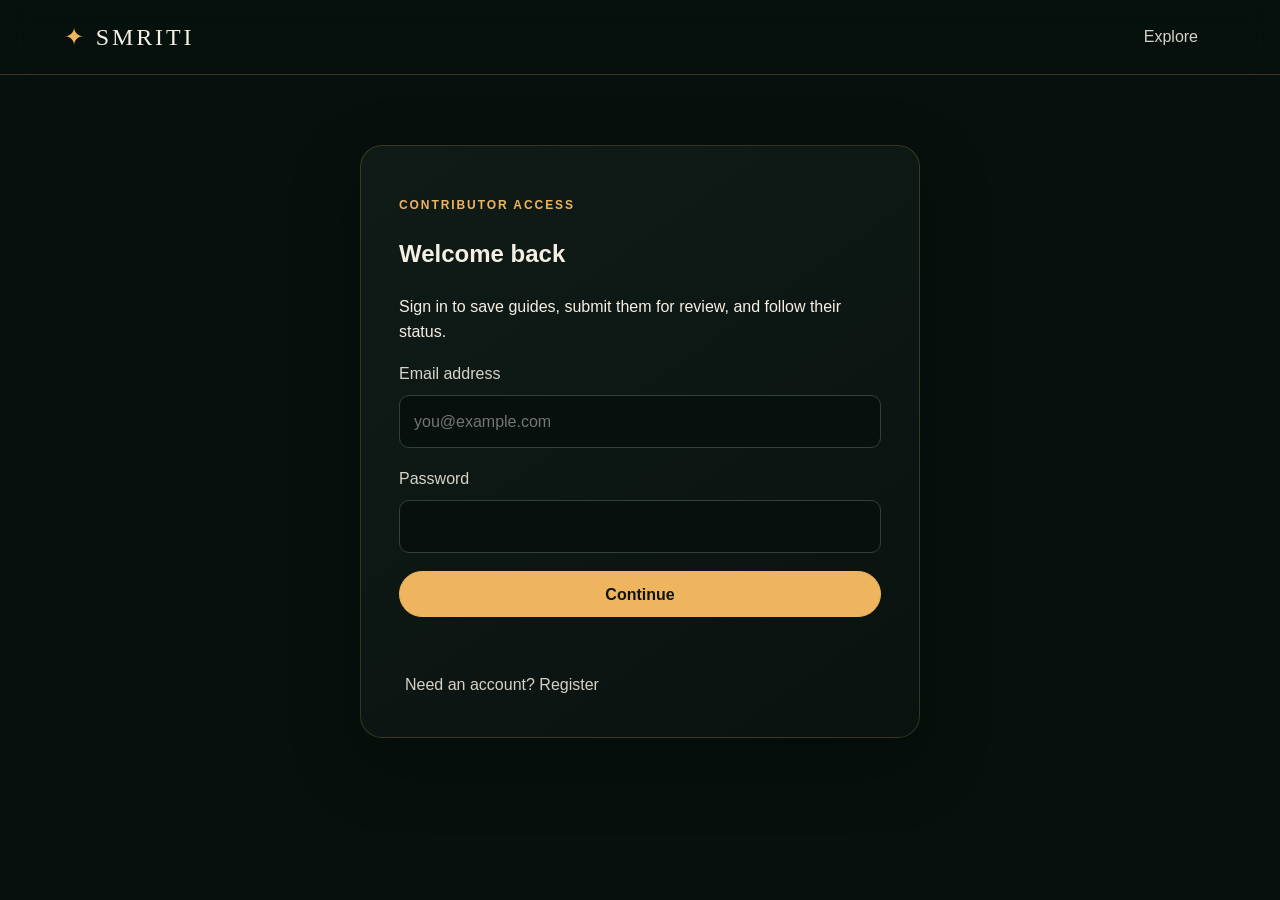
==== commit 7455a8c3: "wikipedia" ====
--- a/static/account.html
+++ b/static/account.html
@@ -1,7 +1,7 @@
 <!doctype html><html lang="en"><head><meta charset="utf-8"><meta name="viewport" content="width=device-width,initial-scale=1"><title>Sign in — Smriti</title><link rel="stylesheet" href="/static/style.css"><link rel="stylesheet" href="/static/portal.css"></head>
 <body class="portal-body" data-page="account">
 <!-- This small header links back to discovery without distracting from sign-in. -->
-<header class="portal-header"><a class="portal-brand" href="/"><span>✦</span> SMRITI</a><nav class="portal-nav"><a href="/explore">Explore</a><a href="/map">Map</a><span data-account-link></span></nav></header>
+<header class="portal-header"><a class="portal-brand" href="/"><span>✦</span> SMRITI</a><nav class="portal-nav"><a href="/explore">Explore</a><span data-account-link></span></nav></header>
 <main class="portal-main"><section class="panel" style="max-width:560px;margin:auto"><p class="portal-kicker">Contributor access</p><h1 id="accountTitle">Welcome back</h1><p>Sign in to save guides, submit them for review, and follow their status.</p>
 <!-- Registration and login use the same clear fields so the page stays simple. -->
 <form class="form-grid" id="accountForm"><label class="field">Email address<input name="email" type="text" autocomplete="username" placeholder="you@example.com" required></label><label class="field">Password<input name="password" type="password" minlength="8" autocomplete="current-password"></label><button class="primary-action" type="submit">Continue</button></form><p class="status-message" id="accountStatus" aria-live="polite"></p><button class="link-button" id="switchMode" type="button">Need an account? Register</button></section></main><script src="/static/portal.js"></script></body></html>
--- a/static/style.css
+++ b/static/style.css
@@ -1040,6 +1040,15 @@
 
 .guide-button { margin-top: 16px; }
 .ai-note { color: var(--cream-muted); font-size: 12px; }
+
+/* The middle AI explains its cleanup and additions before tutorial generation. */
+.transcript-review { margin-top: 14px; padding: 16px; background: rgba(233, 174, 93, 0.07); border: 1px solid rgba(233, 174, 93, 0.28); border-radius: 12px; }
+.review-heading { display: flex; align-items: flex-start; gap: 10px; }
+.review-heading > span { color: var(--gold); font-size: 20px; }
+.review-heading strong, .transcript-review > div > strong { color: var(--cream); }
+.review-heading p { margin: 4px 0 0; color: var(--cream-muted); font-size: 13px; line-height: 1.5; }
+.transcript-review ul { margin: 8px 0 0; padding-left: 20px; color: #d8d2c8; font-size: 12px; line-height: 1.55; }
+.transcript-review > div:not(.review-heading) { margin-top: 13px; }
 .guide-editor { display: grid; gap: 14px; margin-top: 18px; }
 .guide-editor label { display: grid; gap: 6px; color: var(--cream-muted); font-size: 12px; }
 .guide-fields { display: grid; grid-template-columns: 1fr 1fr; gap: 12px; }
@@ -1412,1067 +1421,3 @@
         transform: none;
     }
 }
-
-/* --------------------------------------------------
-   12. Interactive India Heritage Map page
-   Upper Half = Full-Screen Royal Cartographic Map Stage
-   Lower Half = Scrollable Monument "More Info" Dossier
--------------------------------------------------- */
-.view-section[hidden] {
-    display: none !important;
-}
-
-.map-page-section {
-    background: var(--ink);
-    color: var(--cream);
-}
-
-/* UPPER HALF: Full-viewport Map Stage */
-.map-upper-viewport {
-    position: relative;
-    min-height: 100svh;
-    padding: 86px 0 22px;
-    display: flex;
-    flex-direction: column;
-    justify-content: space-between;
-    background:
-        radial-gradient(circle at 50% 42%, rgba(22, 60, 48, 0.36), rgba(9, 12, 11, 0.98) 70%),
-        var(--ink);
-    border-bottom: 1px solid rgba(233, 174, 93, 0.28);
-}
-
-.map-upper-inner {
-    width: min(calc(100% - 36px), 1380px);
-    margin-inline: auto;
-    display: flex;
-    flex-direction: column;
-    gap: 14px;
-    flex: 1;
-}
-
-/* Compact top bar above the map canvas */
-.map-top-bar {
-    display: flex;
-    flex-wrap: wrap;
-    align-items: center;
-    justify-content: space-between;
-    gap: 14px;
-    padding: 12px 18px;
-    background: rgba(17, 24, 20, 0.88);
-    border: 1px solid rgba(233, 174, 93, 0.32);
-    border-radius: 18px;
-    box-shadow: 0 14px 36px rgba(0, 0, 0, 0.38);
-    backdrop-filter: blur(14px);
-}
-
-.map-title-cluster {
-    display: flex;
-    align-items: center;
-    gap: 14px;
-}
-
-.map-title-cluster h1 {
-    margin: 0;
-    font-family: Georgia, "Times New Roman", serif;
-    font-size: clamp(22px, 2.3vw, 30px);
-    font-weight: 500;
-    letter-spacing: -0.01em;
-}
-
-.map-title-cluster h1 em {
-    color: var(--gold);
-    font-weight: 400;
-}
-
-.map-subtitle-pill {
-    padding: 4px 11px;
-    background: rgba(22, 60, 48, 0.65);
-    border: 1px solid rgba(233, 174, 93, 0.35);
-    border-radius: 999px;
-    color: var(--gold-light);
-    font-size: 11.5px;
-    letter-spacing: 0.04em;
-}
-
-.map-controls-inline {
-    display: flex;
-    flex-wrap: wrap;
-    align-items: center;
-    gap: 10px;
-}
-
-.map-search-box {
-    position: relative;
-    width: 240px;
-}
-
-.map-search-input {
-    width: 100%;
-    min-height: 36px;
-    padding: 6px 14px 6px 32px;
-    color: var(--cream);
-    background: rgba(9, 12, 11, 0.9);
-    border: 1px solid var(--line);
-    border-radius: 999px;
-    font-size: 12.5px;
-    transition: border-color 160ms ease;
-}
-
-.map-search-input:focus {
-    border-color: var(--gold);
-    outline: none;
-}
-
-.map-search-icon {
-    position: absolute;
-    left: 11px;
-    top: 50%;
-    transform: translateY(-50%);
-    color: var(--gold);
-    font-size: 13px;
-    pointer-events: none;
-}
-
-.map-filter-group {
-    display: flex;
-    flex-wrap: wrap;
-    align-items: center;
-    gap: 6px;
-}
-
-.filter-chip {
-    min-height: 32px;
-    padding: 5px 12px;
-    color: var(--cream-muted);
-    background: rgba(9, 12, 11, 0.72);
-    border: 1px solid var(--line);
-    border-radius: 999px;
-    cursor: pointer;
-    font-size: 11.5px;
-    transition: color 160ms ease, background 160ms ease, border-color 160ms ease;
-}
-
-.filter-chip:hover {
-    color: var(--cream);
-    border-color: rgba(233, 174, 93, 0.55);
-}
-
-.filter-chip.active {
-    color: var(--ink);
-    background: var(--gold);
-    border-color: var(--gold);
-    font-weight: 700;
-}
-
-/* Fancy Royal Cartographic Atlas Stage */
-.india-map-stage {
-    position: relative;
-    flex: 1;
-    min-height: 560px;
-    padding: 16px 22px;
-    display: flex;
-    flex-direction: column;
-    justify-content: space-between;
-    background:
-        radial-gradient(circle at 48% 48%, rgba(28, 78, 61, 0.32) 0%, rgba(13, 22, 18, 0.94) 58%, #070a09 100%);
-    border: 1px solid rgba(233, 174, 93, 0.42);
-    border-radius: 24px;
-    box-shadow:
-        0 28px 80px rgba(0, 0, 0, 0.65),
-        inset 0 0 0 1px rgba(255, 216, 146, 0.12),
-        inset 0 0 60px rgba(0, 0, 0, 0.75);
-    overflow: hidden;
-}
-
-/* Decorative corner cartographic brackets */
-.india-map-stage::before,
-.india-map-stage::after {
-    content: "";
-    position: absolute;
-    width: 38px;
-    height: 38px;
-    border-color: rgba(233, 174, 93, 0.48);
-    border-style: solid;
-    pointer-events: none;
-    z-index: 5;
-}
-
-.india-map-stage::before {
-    top: 10px;
-    left: 10px;
-    border-width: 2px 0 0 2px;
-    border-top-left-radius: 14px;
-}
-
-.india-map-stage::after {
-    bottom: 10px;
-    right: 10px;
-    border-width: 0 2px 2px 0;
-    border-bottom-right-radius: 14px;
-}
-
-.map-stage-top {
-    position: relative;
-    z-index: 10;
-    display: flex;
-    flex-wrap: wrap;
-    align-items: center;
-    justify-content: space-between;
-    gap: 12px;
-}
-
-.map-instruction-badge {
-    display: inline-flex;
-    align-items: center;
-    gap: 8px;
-    padding: 6px 14px;
-    background: rgba(9, 13, 11, 0.84);
-    border: 1px solid rgba(233, 174, 93, 0.4);
-    border-radius: 999px;
-    color: var(--cream);
-    font-size: 12.5px;
-    backdrop-filter: blur(8px);
-}
-
-.map-instruction-badge strong {
-    color: var(--gold-light);
-}
-
-.map-stage-actions {
-    display: flex;
-    flex-wrap: wrap;
-    gap: 8px;
-}
-
-.map-tool-btn {
-    min-height: 34px;
-    padding: 6px 14px;
-    color: var(--cream);
-    background: rgba(9, 13, 11, 0.84);
-    border: 1px solid rgba(233, 174, 93, 0.35);
-    border-radius: 999px;
-    cursor: pointer;
-    font-size: 12px;
-    transition: border-color 160ms ease, background 160ms ease, color 160ms ease;
-}
-
-.map-tool-btn:hover,
-.map-tool-btn.active {
-    color: var(--ink);
-    background: var(--gold);
-    border-color: var(--gold);
-    font-weight: 700;
-}
-
-/* Map SVG Container — Full-width & zoomed in by default so states and miniatures are large and clear */
-.map-svg-container {
-    position: relative;
-    width: 100%;
-    max-width: 1320px;
-    margin: 8px auto;
-    display: flex;
-    align-items: center;
-    justify-content: center;
-}
-
-.india-political-svg {
-    width: 100%;
-    height: auto;
-    aspect-ratio: 720 / 820;
-    display: block;
-    user-select: none;
-}
-
-/* Cartographic graticule lines, Tropic of Cancer, and sea labels */
-.map-graticule-line {
-    stroke: rgba(233, 174, 93, 0.08);
-    stroke-width: 0.8;
-    fill: none;
-    pointer-events: none;
-}
-
-.map-tropic-line {
-    stroke: rgba(233, 174, 93, 0.24);
-    stroke-width: 1;
-    stroke-dasharray: 6 5;
-    fill: none;
-    pointer-events: none;
-}
-
-.map-graticule-label {
-    fill: rgba(200, 192, 178, 0.38);
-    font-family: Georgia, "Times New Roman", serif;
-    font-size: 8.5px;
-    font-style: italic;
-    pointer-events: none;
-}
-
-.map-sea-label {
-    fill: rgba(233, 174, 93, 0.22);
-    font-family: Georgia, "Times New Roman", serif;
-    font-size: 13px;
-    font-style: italic;
-    letter-spacing: 0.38em;
-    text-anchor: middle;
-    pointer-events: none;
-}
-
-/* Multi-tone state fills for a rich, professional political map */
-.state-path {
-    stroke: rgba(247, 240, 227, 0.42);
-    stroke-width: 1.1;
-    stroke-linejoin: round;
-    cursor: pointer;
-    transform-box: fill-box;
-    transform-origin: center;
-    transition:
-        transform 220ms cubic-bezier(0.22, 1, 0.36, 1),
-        fill 220ms ease,
-        stroke 220ms ease,
-        stroke-width 220ms ease,
-        opacity 220ms ease;
-}
-
-.state-path.tone-1 { fill: #163c30; }
-.state-path.tone-2 { fill: #1c4739; }
-.state-path.tone-3 { fill: #133328; }
-.state-path.tone-4 { fill: #204f3f; }
-.state-path.tone-5 { fill: #183f32; }
-
-/* Slight zoom on mouse hover over any state */
-.state-path:hover,
-.state-path:focus-visible {
-    fill: #2c6b55;
-    stroke: var(--gold-light);
-    stroke-width: 2;
-    transform: scale(1.035);
-    outline: none;
-}
-
-/* Unmistakable golden-emerald highlight when a state is clicked on the map */
-.state-path.selected {
-    fill: url(#selectedStateGrad);
-    stroke: var(--gold-light);
-    stroke-width: 2.6;
-    filter: url(#stateGoldGlow);
-    opacity: 1 !important;
-}
-
-.state-path.dimmed {
-    opacity: 0.68;
-}
-
-.state-path.dimmed:hover {
-    opacity: 1;
-}
-
-/* Full State Name labels on the zoomed-in political map */
-.state-abbr-label {
-    fill: rgba(247, 240, 227, 0.86);
-    font-family: Arial, Helvetica, sans-serif;
-    font-size: 9.5px;
-    font-weight: 700;
-    letter-spacing: 0.02em;
-    text-anchor: middle;
-    dominant-baseline: central;
-    pointer-events: none;
-    paint-order: stroke;
-    stroke: rgba(7, 10, 9, 0.88);
-    stroke-width: 2.8px;
-    stroke-linejoin: round;
-    transition: fill 180ms ease, font-size 180ms ease;
-}
-
-.state-abbr-label.active-label {
-    fill: var(--gold-light);
-    font-size: 11px;
-    stroke: rgba(7, 10, 9, 0.98);
-    stroke-width: 3.4px;
-}
-
-/* ZERO-FLICKER Miniature Monument Icons on the SVG Map:
-   - Outer .monument-marker never moves or scales.
-   - Only .monument-hit-area receives pointer events (fixed radius).
-   - .monument-visual handles the smooth scale & miniature rendering with pointer-events: none. */
-.monument-marker {
-    cursor: pointer;
-    outline: none;
-}
-
-.monument-hit-area {
-    fill: transparent;
-    stroke: none;
-    pointer-events: all;
-    cursor: pointer;
-}
-
-.monument-visual {
-    pointer-events: none;
-    transform-box: fill-box;
-    transform-origin: center;
-    transition: transform 200ms cubic-bezier(0.22, 1, 0.36, 1);
-    animation: miniature-pop 340ms cubic-bezier(0.34, 1.56, 0.64, 1) backwards;
-}
-
-@keyframes miniature-pop {
-    0% {
-        opacity: 0;
-        transform: scale(0.2);
-    }
-    100% {
-        opacity: 1;
-        transform: scale(1);
-    }
-}
-
-.monument-marker:hover .monument-visual,
-.monument-marker:focus-visible .monument-visual,
-.monument-marker.active-pin .monument-visual {
-    transform: scale(1.26);
-}
-
-.miniature-halo {
-    fill: rgba(233, 174, 93, 0.16);
-    stroke: rgba(255, 216, 146, 0.55);
-    stroke-width: 1;
-    pointer-events: none;
-}
-
-.miniature-pedestal {
-    fill: #0d1512;
-    stroke: var(--gold);
-    stroke-width: 1.8;
-    pointer-events: none;
-    transition: fill 180ms ease, stroke 180ms ease;
-}
-
-.monument-marker:hover .miniature-pedestal,
-.monument-marker:focus-visible .miniature-pedestal,
-.monument-marker.active-pin .miniature-pedestal {
-    fill: #1b4638;
-    stroke: #fff;
-    stroke-width: 2.2;
-}
-
-.miniature-art {
-    pointer-events: none;
-}
-
-.miniature-name-tag {
-    fill: var(--gold-light);
-    font-family: Georgia, "Times New Roman", serif;
-    font-size: 9.5px;
-    font-weight: 700;
-    text-anchor: middle;
-    paint-order: stroke;
-    stroke: rgba(7, 10, 9, 0.96);
-    stroke-width: 3.4px;
-    stroke-linecap: round;
-    stroke-linejoin: round;
-    pointer-events: none;
-}
-
-/* Floating state badge in bottom-left of map */
-.state-hover-pill {
-    position: absolute;
-    z-index: 20;
-    left: 18px;
-    bottom: 16px;
-    padding: 10px 16px;
-    background: rgba(9, 13, 11, 0.92);
-    border: 1px solid rgba(233, 174, 93, 0.48);
-    border-radius: 14px;
-    box-shadow: 0 12px 30px rgba(0, 0, 0, 0.5);
-    backdrop-filter: blur(12px);
-    pointer-events: none;
-}
-
-.state-hover-pill strong {
-    display: block;
-    color: var(--gold-light);
-    font-family: Georgia, "Times New Roman", serif;
-    font-size: 17px;
-}
-
-.state-hover-pill span {
-    color: var(--cream-muted);
-    font-size: 12px;
-}
-
-/* Interactive Monument Popup Card on the Map (with "Show more info" button) */
-.monument-hover-card {
-    position: absolute;
-    z-index: 45;
-    width: min(335px, calc(100% - 28px));
-    padding: 16px;
-    background: rgba(10, 14, 12, 0.97);
-    border: 1.5px solid var(--gold);
-    border-radius: 18px;
-    box-shadow: 0 24px 60px rgba(0, 0, 0, 0.78);
-    backdrop-filter: blur(18px);
-    opacity: 0;
-    pointer-events: none;
-    transform: translateY(6px);
-    transition: opacity 160ms ease, transform 160ms ease;
-}
-
-.monument-hover-card.visible {
-    opacity: 1;
-    pointer-events: auto;
-    transform: translateY(0);
-}
-
-.hover-card-top {
-    display: flex;
-    align-items: flex-start;
-    justify-content: space-between;
-    gap: 8px;
-}
-
-.hover-card-badge {
-    display: inline-block;
-    margin-bottom: 6px;
-    padding: 3px 9px;
-    background: var(--green);
-    color: var(--gold-light);
-    border: 1px solid rgba(233, 174, 93, 0.3);
-    border-radius: 999px;
-    font-size: 10px;
-    font-weight: 700;
-    letter-spacing: 0.08em;
-    text-transform: uppercase;
-}
-
-.hover-card-close {
-    width: 24px;
-    height: 24px;
-    display: grid;
-    place-items: center;
-    background: rgba(255, 255, 255, 0.06);
-    color: var(--cream-muted);
-    border: 1px solid var(--line);
-    border-radius: 50%;
-    cursor: pointer;
-    font-size: 12px;
-    line-height: 1;
-}
-
-.hover-card-close:hover {
-    color: #fff;
-    border-color: var(--gold);
-}
-
-.monument-hover-card h3 {
-    margin: 0 0 3px;
-    color: var(--cream);
-    font-family: Georgia, "Times New Roman", serif;
-    font-size: 19px;
-}
-
-.hover-card-meta {
-    margin: 0 0 8px;
-    color: var(--gold-light);
-    font-family: Arial, Helvetica, sans-serif;
-    font-size: 12.5px;
-    font-style: normal;
-    font-weight: 600;
-}
-
-.monument-hover-card p {
-    margin: 0 0 10px;
-    color: var(--cream-muted);
-    font-size: 12.5px;
-    line-height: 1.5;
-}
-
-.hover-card-detail {
-    padding: 8px 0 12px;
-    border-top: 1px solid var(--line);
-    font-size: 11.5px;
-    color: var(--cream);
-}
-
-.hover-card-detail strong {
-    color: var(--gold-light);
-}
-
-.show-more-info-btn {
-    width: 100%;
-    min-height: 38px;
-    padding: 8px 14px;
-    display: inline-flex;
-    align-items: center;
-    justify-content: center;
-    gap: 8px;
-    color: var(--ink);
-    background: var(--gold);
-    border: 0;
-    border-radius: 999px;
-    cursor: pointer;
-    font-size: 12.5px;
-    font-weight: 700;
-    transition: background 160ms ease, transform 160ms ease;
-}
-
-.show-more-info-btn:hover {
-    background: var(--gold-light);
-    transform: translateY(-1px);
-}
-
-/* Bottom bar of the upper map stage with legend and scroll cue */
-.map-stage-bottom {
-    position: relative;
-    z-index: 10;
-    padding-top: 10px;
-    border-top: 1px solid rgba(242, 223, 189, 0.14);
-    display: flex;
-    flex-wrap: wrap;
-    align-items: center;
-    justify-content: space-between;
-    gap: 12px;
-    color: var(--cream-muted);
-    font-size: 11.5px;
-}
-
-.legend-items {
-    display: flex;
-    flex-wrap: wrap;
-    gap: 16px;
-}
-
-.legend-item {
-    display: inline-flex;
-    align-items: center;
-    gap: 7px;
-}
-
-.legend-swatch {
-    width: 12px;
-    height: 12px;
-    border-radius: 50%;
-    display: inline-block;
-}
-
-.swatch-state {
-    background: #1c4739;
-    border: 1px solid rgba(247, 240, 227, 0.5);
-}
-
-.swatch-selected {
-    background: var(--gold);
-    border: 1.5px solid #fff;
-}
-
-.swatch-pin {
-    background: #163c30;
-    border: 1.5px solid var(--gold-light);
-}
-
-.scroll-to-details-btn {
-    padding: 6px 14px;
-    display: inline-flex;
-    align-items: center;
-    gap: 7px;
-    color: var(--gold-light);
-    background: rgba(22, 60, 48, 0.45);
-    border: 1px solid rgba(233, 174, 93, 0.38);
-    border-radius: 999px;
-    cursor: pointer;
-    font-size: 12px;
-    font-weight: 700;
-    transition: background 160ms ease, color 160ms ease, transform 160ms ease;
-}
-
-.scroll-to-details-btn:hover {
-    color: var(--ink);
-    background: var(--gold);
-    transform: translateY(2px);
-}
-
-/* ==================================================
-   LOWER HALF: Scrollable "More Info" & Audio Guide Section
-   ================================================== */
-.map-lower-details {
-    padding: 72px 0 96px;
-    background:
-        radial-gradient(circle at 14% 20%, rgba(22, 60, 48, 0.24), transparent 32%),
-        radial-gradient(circle at 88% 80%, rgba(233, 174, 93, 0.08), transparent 30%),
-        var(--ink-soft);
-}
-
-.details-section-header {
-    display: flex;
-    flex-wrap: wrap;
-    align-items: flex-end;
-    justify-content: space-between;
-    gap: 20px;
-    margin-bottom: 32px;
-    padding-bottom: 20px;
-    border-bottom: 1px solid var(--line);
-}
-
-.details-section-header h2 {
-    margin: 0;
-    font-family: Georgia, "Times New Roman", serif;
-    font-size: clamp(32px, 4vw, 48px);
-    font-weight: 500;
-}
-
-.details-section-header h2 em {
-    color: var(--gold);
-    font-weight: 400;
-}
-
-.back-to-map-btn {
-    min-height: 42px;
-    padding: 9px 18px;
-    display: inline-flex;
-    align-items: center;
-    gap: 8px;
-    color: var(--cream);
-    background: rgba(9, 12, 11, 0.75);
-    border: 1px solid rgba(233, 174, 93, 0.45);
-    border-radius: 999px;
-    cursor: pointer;
-    font-size: 13px;
-    transition: background 160ms ease, border-color 160ms ease;
-}
-
-.back-to-map-btn:hover {
-    background: rgba(233, 174, 93, 0.14);
-    border-color: var(--gold);
-}
-
-.monument-story-panel {
-    display: grid;
-    grid-template-columns: 1.25fr 0.75fr;
-    align-items: start;
-    gap: 28px;
-}
-
-.selected-state-card,
-.monument-detail-card {
-    padding: 28px;
-    background: var(--ink-card);
-    border: 1px solid var(--line);
-    border-radius: 22px;
-    box-shadow: var(--shadow);
-}
-
-.monument-detail-card.pulse-highlight {
-    border-color: var(--gold);
-    box-shadow: 0 0 0 3px rgba(233, 174, 93, 0.25), var(--shadow);
-    transition: border-color 300ms ease, box-shadow 300ms ease;
-}
-
-.selected-state-header {
-    display: flex;
-    align-items: flex-start;
-    justify-content: space-between;
-    gap: 16px;
-    margin-bottom: 12px;
-}
-
-.selected-state-header h3 {
-    margin: 4px 0 0;
-    font-family: Georgia, "Times New Roman", serif;
-    font-size: 28px;
-    font-weight: 500;
-}
-
-.state-type-tag {
-    padding: 5px 12px;
-    background: var(--green);
-    color: var(--gold-light);
-    border: 1px solid rgba(233, 174, 93, 0.35);
-    border-radius: 999px;
-    font-size: 11px;
-    font-weight: 700;
-}
-
-.state-tagline {
-    margin: 0 0 18px;
-    color: var(--cream-muted);
-    font-family: Arial, Helvetica, sans-serif;
-    font-style: normal;
-    font-size: 14.5px;
-    line-height: 1.55;
-}
-
-.state-monument-list {
-    display: grid;
-    gap: 10px;
-}
-
-.state-monument-btn {
-    width: 100%;
-    padding: 13px 16px;
-    display: flex;
-    align-items: center;
-    justify-content: space-between;
-    gap: 12px;
-    text-align: left;
-    color: var(--cream);
-    background: rgba(9, 12, 11, 0.65);
-    border: 1px solid var(--line);
-    border-radius: 14px;
-    cursor: pointer;
-    transition: border-color 160ms ease, background 160ms ease, transform 160ms ease;
-}
-
-.state-monument-btn:hover,
-.state-monument-btn.active {
-    background: rgba(22, 60, 48, 0.55);
-    border-color: var(--gold);
-    transform: translateX(3px);
-}
-
-.state-monument-btn strong {
-    display: block;
-    font-family: Georgia, "Times New Roman", serif;
-    font-size: 16px;
-}
-
-.state-monument-btn span {
-    color: var(--cream-muted);
-    font-size: 12px;
-}
-
-.monument-pin-badge {
-    padding: 4px 10px;
-    background: rgba(233, 174, 93, 0.14);
-    color: var(--gold-light);
-    border-radius: 999px;
-    font-size: 11px;
-    white-space: nowrap;
-}
-
-.monument-photo-frame {
-    position: relative;
-    height: 240px;
-    margin: -28px -28px 22px;
-    overflow: hidden;
-    border-radius: 22px 22px 0 0;
-    border-bottom: 1px solid var(--line);
-}
-
-.monument-photo-frame img {
-    width: 100%;
-    height: 100%;
-    object-fit: cover;
-}
-
-.monument-photo-overlay {
-    position: absolute;
-    inset: 0;
-    background: linear-gradient(0deg, rgba(23, 28, 24, 0.96) 0%, rgba(23, 28, 24, 0.15) 65%);
-}
-
-.monument-photo-caption {
-    position: absolute;
-    left: 24px;
-    right: 24px;
-    bottom: 16px;
-    display: flex;
-    flex-wrap: wrap;
-    align-items: center;
-    justify-content: space-between;
-    gap: 8px;
-}
-
-.monument-recognition-tag {
-    padding: 4px 11px;
-    background: var(--gold);
-    color: var(--ink);
-    border-radius: 999px;
-    font-size: 10px;
-    font-weight: 700;
-    letter-spacing: 0.08em;
-    text-transform: uppercase;
-}
-
-.monument-coords-tag {
-    padding: 4px 10px;
-    background: rgba(9, 12, 11, 0.82);
-    color: var(--cream-muted);
-    border: 1px solid var(--line);
-    border-radius: 999px;
-    font-size: 11px;
-    font-variant-numeric: tabular-nums;
-}
-
-.monument-detail-card h3 {
-    margin: 0 0 4px;
-    font-family: Georgia, "Times New Roman", serif;
-    font-size: 30px;
-    font-weight: 500;
-}
-
-.monument-period-line {
-    margin: 0 0 14px;
-    color: var(--gold-light);
-    font-family: Arial, Helvetica, sans-serif;
-    font-style: normal;
-    font-weight: 600;
-    font-size: 14px;
-    letter-spacing: 0.01em;
-}
-
-.monument-summary-text {
-    margin: 0 0 20px;
-    color: var(--cream);
-    font-size: 15px;
-    line-height: 1.65;
-}
-
-.monument-info-grid {
-    display: grid;
-    grid-template-columns: repeat(3, 1fr);
-    gap: 12px;
-    margin-bottom: 20px;
-}
-
-.monument-info-item {
-    padding: 14px;
-    background: rgba(9, 12, 11, 0.58);
-    border: 1px solid var(--line);
-    border-radius: 14px;
-}
-
-.monument-info-item span {
-    display: block;
-    margin-bottom: 5px;
-    color: var(--gold);
-    font-size: 10px;
-    font-weight: 700;
-    letter-spacing: 0.14em;
-    text-transform: uppercase;
-}
-
-.monument-info-item p {
-    margin: 0;
-    color: var(--cream-muted);
-    font-size: 13px;
-    line-height: 1.5;
-}
-
-.knowledge-chain-box {
-    padding: 16px;
-    margin-bottom: 20px;
-    background: linear-gradient(145deg, rgba(22, 60, 48, 0.28), rgba(233, 174, 93, 0.07));
-    border: 1px solid rgba(233, 174, 93, 0.3);
-    border-radius: 16px;
-}
-
-.knowledge-chain-title {
-    margin: 0 0 10px;
-    color: var(--gold-light);
-    font-size: 11px;
-    font-weight: 700;
-    letter-spacing: 0.14em;
-    text-transform: uppercase;
-}
-
-.knowledge-nodes {
-    display: flex;
-    flex-wrap: wrap;
-    align-items: center;
-    gap: 6px;
-    font-size: 12px;
-}
-
-.knowledge-node {
-    padding: 5px 10px;
-    background: rgba(9, 12, 11, 0.78);
-    border: 1px solid var(--line);
-    border-radius: 8px;
-    color: var(--cream);
-}
-
-.knowledge-arrow {
-    color: var(--gold);
-    font-weight: 700;
-}
-
-.monument-card-actions {
-    display: flex;
-    flex-wrap: wrap;
-    align-items: center;
-    justify-content: space-between;
-    gap: 12px;
-    padding-top: 16px;
-    border-top: 1px solid var(--line);
-}
-
-.audio-guide-btn {
-    min-height: 44px;
-    padding: 10px 20px;
-    display: inline-flex;
-    align-items: center;
-    gap: 9px;
-    color: var(--ink);
-    background: var(--gold);
-    border: 0;
-    border-radius: 999px;
-    cursor: pointer;
-    font-size: 13.5px;
-    font-weight: 700;
-    transition: background 160ms ease, transform 160ms ease;
-}
-
-.audio-guide-btn:hover {
-    background: var(--gold-light);
-    transform: translateY(-1px);
-}
-
-.source-doc-link {
-    color: var(--gold-light);
-    font-size: 13px;
-    text-decoration: underline;
-    text-underline-offset: 3px;
-}
-
-.source-doc-link:hover {
-    color: #fff;
-}
-
-@media (max-width: 1024px) {
-    .monument-story-panel,
-    .monument-info-grid {
-        grid-template-columns: 1fr;
-    }
-}
-
-@media (max-width: 720px) {
-    .map-upper-viewport {
-        padding-top: 76px;
-    }
-
-    .map-top-bar {
-        flex-direction: column;
-        align-items: stretch;
-    }
-
-    .map-search-box {
-        width: 100%;
-    }
-
-    .india-map-stage {
-        padding: 12px;
-    }
-
-    .map-svg-container {
-        height: 56svh;
-        min-height: 380px;
-    }
-
-    .selected-state-card,
-    .monument-detail-card {
-        padding: 18px;
-    }
-
-    .monument-photo-frame {
-        margin: -18px -18px 16px;
-        height: 190px;
-    }
-}
--- a/static/portal.css
+++ b/static/portal.css
@@ -47,5 +47,39 @@
 .guide-section { margin: 34px 0; }
 .guide-step { margin: 15px 0; padding: 20px; background: #0e1814; border-left: 3px solid #efb45e; border-radius: 0 14px 14px 0; }
 .danger-action { border-color: #d98972; color: #f0ac97; }
+
+/* Explore turns live Wikimedia knowledge into calm editorial story cards. */
+.explore-main { width: min(1240px,calc(100% - 36px)); }
+.explore-hero { padding: clamp(28px,6vw,72px); background: radial-gradient(circle at 85% 15%,rgba(239,180,94,.15),transparent 34%),linear-gradient(140deg,#10221b,#07100d 65%); border: 1px solid rgba(239,180,94,.2); border-radius: 28px; }
+.explore-hero h1 { max-width: 900px; }
+.wiki-search { display: flex; gap: 10px; max-width: 780px; margin-top: 28px; padding: 8px; background: rgba(4,9,7,.75); border: 1px solid #36443c; border-radius: 999px; }
+.wiki-search input { flex: 1; min-width: 0; padding: 0 16px; color: #f6f0e4; background: transparent; border: 0; outline: 0; font: inherit; }
+.source-note { display: flex; align-items: center; gap: 8px; margin-top: 16px; color: #929b95 !important; font-size: .82rem !important; }
+.source-note span { color: #efb45e; }
+.wiki-collections { display: grid; grid-template-columns: repeat(3,minmax(0,1fr)); gap: 12px; margin: 32px 0 72px; }
+.wiki-collection-chip { display: grid; gap: 7px; padding: 20px; color: #d8d4ca; text-align: left; background: #0c1712; border: 1px solid #2d3a33; border-radius: 16px; cursor: pointer; transition: transform .18s ease,border-color .18s ease,background .18s ease; }
+.wiki-collection-chip strong { color: #f6f0e4; font: 1.2rem Georgia,serif; }
+.wiki-collection-chip span { color: #979d98; line-height: 1.45; }
+.wiki-collection-chip:hover,.wiki-collection-chip.active { transform: translateY(-2px); background: #14251d; border-color: #efb45e; }
+.results-heading { display: flex; align-items: end; justify-content: space-between; gap: 24px; margin-bottom: 24px; }
+.results-heading h2,.community-archive h2 { margin: 7px 0; font: clamp(2rem,4vw,3.6rem) Georgia,serif; }
+.results-heading p,.community-archive > p { max-width: 720px; color: #9fa49f; line-height: 1.6; }
+.wiki-grid { display: grid; grid-template-columns: repeat(3,minmax(0,1fr)); gap: 18px; }
+.wiki-card { overflow: hidden; background: #0c1612; border: 1px solid #29372f; border-radius: 20px; transition: transform .18s ease,border-color .18s ease; }
+.wiki-card:hover { transform: translateY(-4px); border-color: rgba(239,180,94,.65); }
+.wiki-card > img,.wiki-image-placeholder { width: 100%; height: 210px; object-fit: cover; background: linear-gradient(145deg,#193428,#0c1712); }
+.wiki-image-placeholder { display: grid; place-items: center; color: #efb45e; font-size: 2rem; }
+.wiki-card-body { padding: 22px; }
+.wiki-source { color: #efb45e; font-size: .7rem; font-weight: 700; letter-spacing: .12em; text-transform: uppercase; }
+.wiki-card h3 { margin: 7px 0 4px; color: #f6f0e4; font: 1.6rem/1.15 Georgia,serif; }
+.wiki-card p { color: #a9ada9; line-height: 1.6; }
+.wiki-card .wiki-description { margin: 0; color: #d8c7a8; font-size: .84rem; }
+.wiki-card .wiki-extract { display: -webkit-box; overflow: hidden; min-height: calc(1.6em * 3); max-height: calc(1.6em * 3); -webkit-box-orient: vertical; -webkit-line-clamp: 3; line-clamp: 3; }
+.wiki-card .wiki-extract.expanded { display: block; overflow: visible; max-height: none; -webkit-line-clamp: unset; line-clamp: unset; }
+.wiki-read-more { display: block; margin: -5px 0 10px; padding: 0; color: #efb45e; background: transparent; border: 0; cursor: pointer; font-family: inherit; font-size: .84rem; font-weight: 700; line-height: 1.4; }
+.wiki-read-more:hover { color: #ffd394; text-decoration: underline; text-underline-offset: 3px; }
+.wiki-card a { display: inline-flex; gap: 7px; margin-top: 7px; color: #efb45e; font-weight: 700; text-decoration: none; }
+.community-archive { margin-top: 92px; padding-top: 62px; border-top: 1px solid rgba(239,180,94,.2); }
 @media (max-width:900px) { .explore-groups { grid-template-columns: repeat(2,minmax(0,1fr)); } }
-@media (max-width:700px) { .portal-header { align-items:flex-start; flex-direction:column; } .form-grid.two,.explore-groups { grid-template-columns:1fr; } .portal-main { padding-top:45px; } .collection-card p { min-height: 0; } }
+@media (max-width:900px) { .wiki-collections,.wiki-grid { grid-template-columns: repeat(2,minmax(0,1fr)); } }
+@media (max-width:700px) { .portal-header { align-items:flex-start; flex-direction:column; } .form-grid.two,.explore-groups,.wiki-collections,.wiki-grid { grid-template-columns:1fr; } .portal-main { padding-top:45px; } .collection-card p { min-height: 0; } .wiki-search { align-items:stretch; flex-direction:column; border-radius:18px; } .wiki-search input { min-height:48px; } .results-heading { align-items:flex-start; flex-direction:column; } .wiki-card > img,.wiki-image-placeholder { height:190px; } }
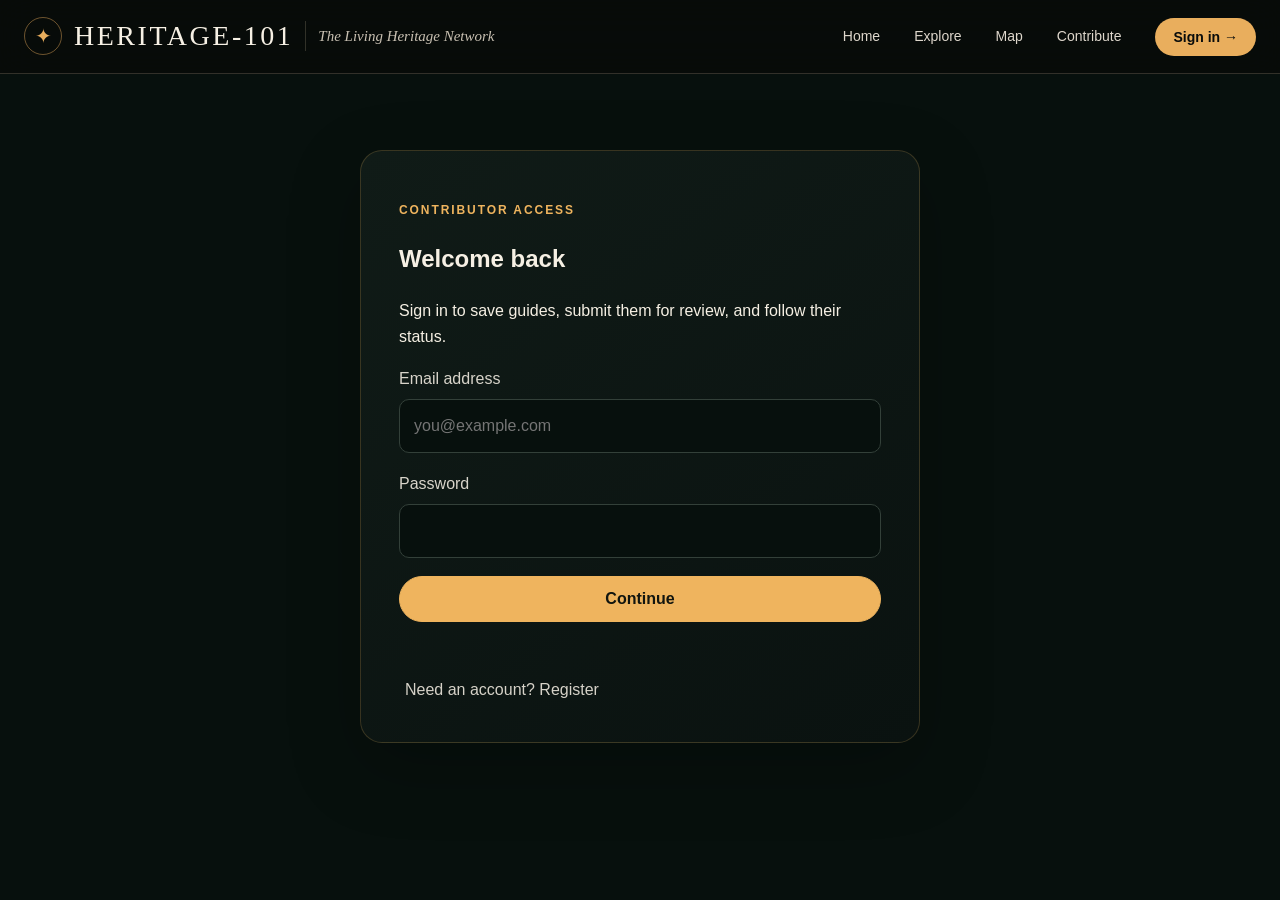
==== commit b8745f42: "Map, minor bug fixes" ====
--- a/static/account.html
+++ b/static/account.html
@@ -1,7 +1,27 @@
-<!doctype html><html lang="en"><head><meta charset="utf-8"><meta name="viewport" content="width=device-width,initial-scale=1"><title>Sign in — Smriti</title><link rel="stylesheet" href="/static/style.css"><link rel="stylesheet" href="/static/portal.css"></head>
+<!doctype html>
+<html lang="en">
+<head>
+    <meta charset="utf-8">
+    <meta name="viewport" content="width=device-width,initial-scale=1">
+    <title>Sign in — Heritage-101</title>
+    <link rel="stylesheet" href="/static/style.css">
+    <link rel="stylesheet" href="/static/header.css">
+    <link rel="stylesheet" href="/static/portal.css">
+</head>
 <body class="portal-body" data-page="account">
-<!-- This small header links back to discovery without distracting from sign-in. -->
-<header class="portal-header"><a class="portal-brand" href="/"><span>✦</span> SMRITI</a><nav class="portal-nav"><a href="/explore">Explore</a><span data-account-link></span></nav></header>
-<main class="portal-main"><section class="panel" style="max-width:560px;margin:auto"><p class="portal-kicker">Contributor access</p><h1 id="accountTitle">Welcome back</h1><p>Sign in to save guides, submit them for review, and follow their status.</p>
-<!-- Registration and login use the same clear fields so the page stays simple. -->
-<form class="form-grid" id="accountForm"><label class="field">Email address<input name="email" type="text" autocomplete="username" placeholder="you@example.com" required></label><label class="field">Password<input name="password" type="password" minlength="8" autocomplete="current-password"></label><button class="primary-action" type="submit">Continue</button></form><p class="status-message" id="accountStatus" aria-live="polite"></p><button class="link-button" id="switchMode" type="button">Need an account? Register</button></section></main><script src="/static/portal.js"></script></body></html>
+    <!-- Every page uses the same homepage header. -->
+    <header class="site-header scrolled">
+        <a class="brand" href="/" aria-label="Heritage-101 home"><span class="brand-mark" aria-hidden="true">✦</span><span class="brand-name">HERITAGE-101</span><span class="brand-divider" aria-hidden="true"></span><span class="brand-tagline">The Living Heritage Network</span></a>
+        <button class="menu-button" id="menuButton" type="button" aria-expanded="false" aria-controls="siteNav"><span class="menu-line"></span><span class="menu-line"></span><span class="menu-line"></span><span class="sr-only">Open navigation</span></button>
+        <nav class="site-nav" id="siteNav" aria-label="Main navigation"><a class="nav-link" href="/">Home</a><a class="nav-link" href="/explore">Explore</a><a class="nav-link" href="/map">Map</a><a class="nav-link" href="/#contribute">Contribute</a><div class="account-menu-slot" data-account-menu><a class="nav-link nav-cta" href="/account" aria-current="page">Sign in <span aria-hidden="true">→</span></a></div></nav>
+    </header>
+    <main class="portal-main">
+        <section class="panel" style="max-width:560px;margin:auto">
+            <p class="portal-kicker">Contributor access</p><h1 id="accountTitle">Welcome back</h1><p>Sign in to save guides, submit them for review, and follow their status.</p>
+            <form class="form-grid" id="accountForm"><label class="field">Email address<input name="email" type="text" autocomplete="username" placeholder="you@example.com" required></label><label class="field">Password<input name="password" type="password" minlength="8" autocomplete="current-password"></label><button class="primary-action" type="submit">Continue</button></form>
+            <p class="status-message" id="accountStatus" aria-live="polite"></p><button class="link-button" id="switchMode" type="button">Need an account? Register</button>
+        </section>
+    </main>
+    <script src="/static/header.js"></script><script src="/static/portal.js"></script>
+</body>
+</html>
--- a/static/style.css
+++ b/static/style.css
@@ -712,7 +712,7 @@
     backdrop-filter: blur(18px);
 }
 
-/* The live recorder is the quickest way to give Smriti a voice sample. */
+/* The live recorder is the quickest way to give Heritage-101 a voice sample. */
 .voice-recorder {
     padding: 24px;
     background: linear-gradient(145deg, rgba(233, 174, 93, 0.09), rgba(22, 60, 48, 0.18));
--- a/static/header.css
+++ b/static/header.css
@@ -0,0 +1,99 @@
+/* --------------------------------------------------
+   Shared header additions
+   Every page uses the homepage navigation and account menu.
+-------------------------------------------------- */
+.account-menu-slot {
+    position: relative;
+    flex: 0 0 auto;
+}
+
+.account-dropdown {
+    position: relative;
+}
+
+.account-menu-button {
+    font: inherit;
+    border: 0;
+    cursor: pointer;
+}
+
+.account-dropdown-menu {
+    position: absolute;
+    top: calc(100% + 12px);
+    right: 0;
+    z-index: 130;
+    display: grid;
+    width: 230px;
+    padding: 8px;
+    background: #0b110e;
+    border: 1px solid rgba(233, 174, 93, 0.35);
+    border-radius: 12px;
+    box-shadow: 0 18px 45px rgba(0, 0, 0, 0.4);
+}
+
+.account-dropdown-menu[hidden] {
+    display: none;
+}
+
+.account-dropdown-menu a,
+.account-dropdown-menu button {
+    width: 100%;
+    padding: 10px 12px;
+    color: #ded7cc;
+    text-align: left;
+    text-decoration: none;
+    background: transparent;
+    border: 0;
+    border-radius: 7px;
+    cursor: pointer;
+    font: inherit;
+}
+
+.account-dropdown-menu a:hover,
+.account-dropdown-menu button:hover {
+    color: #ffffff;
+    background: rgba(233, 174, 93, 0.13);
+}
+
+.account-email {
+    display: block;
+    overflow: hidden;
+    padding: 8px 12px 10px;
+    color: #aaa398;
+    border-bottom: 1px solid rgba(233, 174, 93, 0.18);
+    font-size: 12px;
+    text-overflow: ellipsis;
+    white-space: nowrap;
+}
+
+/* Portal pages need space below the fixed homepage header. */
+.portal-body .portal-main {
+    padding-top: 150px;
+}
+
+/* The landing-page wordmark uses the same style as its uppercase eyebrow. */
+.home-page .brand-name {
+    font-family: Arial, Helvetica, sans-serif;
+    font-weight: 700;
+    letter-spacing: 0.2em;
+    text-transform: uppercase;
+}
+
+@media (max-width: 720px) {
+    .account-menu-slot,
+    .account-dropdown,
+    .account-menu-button {
+        width: 100%;
+    }
+
+    .account-dropdown-menu {
+        position: static;
+        width: 100%;
+        margin-top: 8px;
+        box-shadow: none;
+    }
+
+    .portal-body .portal-main {
+        padding-top: 120px;
+    }
+}
